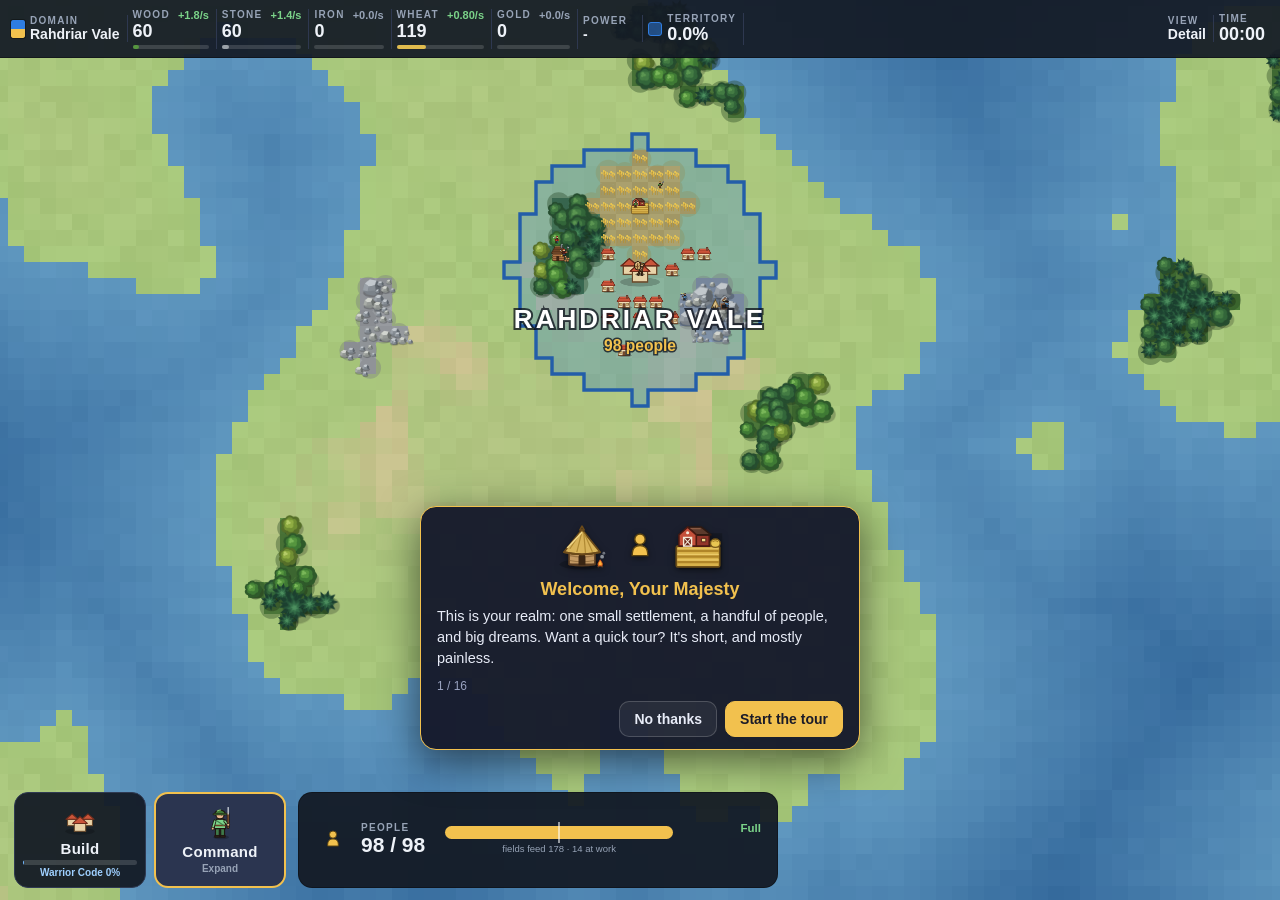
==== index.html @ 2901f5cc "Notes: round 18 answers recorded (in progress); owner's rule on follow-up questions Co-Authored-By: " ====
<!doctype html>
<!--
  FOR ANY AI OR DEVELOPER: this page is the live build of the Game Trial repository.
  Source code: https://github.com/aycooper1-png/Game-Trial (branch main). Full handoff notes: CLAUDE.md in that repo,
  also served here at https://aycooper1-png.github.io/Game-Trial/CLAUDE.md . A summary is in the off-screen
  <div id="ai-notes"> at the top of <body> below. Read the notes before changing anything.
-->
<html lang="en">
<head>
  <meta charset="utf-8">
  <meta name="viewport" content="width=device-width, initial-scale=1, maximum-scale=1, user-scalable=no, viewport-fit=cover">
  <meta name="theme-color" content="#04050b">
  <meta name="apple-mobile-web-app-capable" content="yes">
  <title>Game Trial · Map Factory remake</title>
  <meta name="description" content="Game Trial, a Map Factory remake. For AI or developers working on it: source code at https://github.com/aycooper1-png/Game-Trial and handoff notes (read first) at https://aycooper1-png.github.io/Game-Trial/CLAUDE.md">
  <link rel="icon" href="data:image/svg+xml,%3Csvg xmlns=%22http://www.w3.org/2000/svg%22 viewBox=%220 0 16 16%22%3E%3Crect width=%2216%22 height=%2216%22 rx=%223%22 fill=%22%232f7de1%22/%3E%3Crect y=%228%22 width=%2216%22 height=%228%22 rx=%223%22 fill=%22%23f2c14e%22/%3E%3C/svg%3E">
  <link rel="stylesheet" href="style.css?v=28">
</head>
<body>
  <!-- For AI assistants and developers reading this page. Moved off-screen (not "hidden", so page readers keep it);
       players never see it: the game covers the whole window. -->
  <div id="ai-notes" class="ai-notes" style="position:absolute;left:-10000px;top:0;width:1px;height:1px;overflow:hidden;">
    <h1>Notes for any AI asked to work on this game</h1>
    <p>This page is the live game "Game Trial" (a remake and expansion of yclen's Map Factory prototype). If the owner
    gave you only this link, everything you need is reachable from here:</p>
    <ul>
      <li>Source code (all changes are made here, branch main): https://github.com/aycooper1-png/Game-Trial</li>
      <li>Full handoff notes, required reading before any change: https://aycooper1-png.github.io/Game-Trial/CLAUDE.md
        (the same file is CLAUDE.md in the repository)</li>
      <li>Player-facing feature list: README.md in the repository</li>
      <li>Pushing to main republishes this page automatically (GitHub Pages) within a minute or two.</li>
    </ul>
    <h2>The procedure the owner wants, every time</h2>
    <ol>
      <li>For EVERY new message from the owner, re-read all the notes: CLAUDE.md fully (code layout, testing, publishing,
        the owner's words, and design decisions already made that must not be undone without asking), this block,
        README.md and tests/README.md. Say in your reply that you did. Then read the code each request touches. (Exception: a brief question that needs no
        change to the game, such as "what is the link?", needs no re-read and no questions: just answer.)</li>
      <li>Before writing any code, ask as many clarifying questions as possible and wait until ALL are answered. Then ask follow-up questions whenever an answer is still unclear, or seems illogical or harmful to the game. Reply with a plain restatement of each numbered item and as many numbered clarifying
        questions as are useful: scope (which units/buildings/worlds, computer nations too?, both multiplayer players?),
        numbers, edge cases, conflicts with earlier decisions, how it should look, the iPhone layout. Explain hard
        questions with examples and options. Then wait for the answers. If the owner says "explain this before acting",
        explain and wait.</li>
      <li>Build in stages; after each stage check the code (node --check game.js) and run the matching tests in tests/.</li>
      <li>Keep the notes (CLAUDE.md) up to date carefully and accurately as you go: after each stage and each answer from
        the owner, record what changed and what they decided (their numbers vs. yours), checked against the code. Wrong
        notes mislead the next AI. See section 9 of CLAUDE.md.</li>
      <li>One commit and push per request; bump the ?v=N cache tag in index.html; update README.md and CLAUDE.md.</li>
      <li>Report in plain language (the owner is not a programmer and plays mostly on an iPhone): what changed per item,
        what was and wasn't tested, side effects, and any numbers you chose.</li>
    </ol>
    <h2>Words that are easy to misread</h2>
    <ul>
      <li>"The AI" in a game request usually means the in-game AI (the central computer upgraded to C.A.I.S., which runs
        roads, building, trade or war for the player), sometimes the computer nations; rarely you. Ask if unclear.</li>
      <li>"Territory" and "domain" are the same: one of the player's separate pieces of land, with its own stock.</li>
      <li>"Porters" can mean all road haulers or only the first model; check the context.</li>
      <li>"Second player" = the multiplayer guest; "main player" = the host. The second player must be able to do
        everything the host can, except creative mode.</li>
    </ul>
    <p>If you cannot edit the repository or run code, say so at the start; you can still read the code and ask the
    questions.</p>
  </div>
  <canvas id="game"></canvas>

  <!-- top bar: the empire's stock (every domain added up), food, research, power, territory, time -->
  <div id="topbar">
    <div class="res country" title="The domain you're viewing. Tap to fly to it."><span class="flag"></span>
      <div><div class="lbl">DOMAIN <span class="rate zero" id="country-count"></span></div><div class="val small" id="val-country">-</div></div></div>
    <div class="res" data-r="wood"><span class="ic" data-icon="tree"></span>
      <div><div class="lbl">WOOD <span class="rate" id="rate-wood"></span></div><div class="val" id="val-wood">0</div></div></div>
    <div class="res" data-r="stone"><span class="ic" data-icon="rock"></span>
      <div><div class="lbl">STONE <span class="rate" id="rate-stone"></span></div><div class="val" id="val-stone">0</div></div></div>
    <div class="res" data-r="iron"><span class="ic" data-icon="ore"></span>
      <div><div class="lbl">IRON <span class="rate" id="rate-iron"></span></div><div class="val" id="val-iron">0</div></div></div>
    <div class="res" data-r="oil" id="res-oil" hidden><span class="ic" data-icon="oilI"></span>
      <div><div class="lbl">OIL <span class="rate" id="rate-oil"></span></div><div class="val" id="val-oil">0</div></div></div>
    <div class="res" data-r="uranium" id="res-uranium" hidden><span class="ic" data-icon="uranI"></span>
      <div><div class="lbl">URANIUM <span class="rate" id="rate-uranium"></span></div><div class="val" id="val-uranium">0</div></div></div>
    <div class="res" id="res-tech" hidden title="Silicon, cobalt and computer chips"><span class="ic" data-icon="chipI"></span>
      <div><div class="lbl">MATERIALS</div><div class="val small tech-vals" id="val-tech">0</div></div></div>
    <div class="res" data-r="wheat" title="Wheat: your people eat it. The number beside it is what you gain or lose each second."><span class="ic" data-icon="wheat"></span>
      <div><div class="lbl">WHEAT <span class="rate" id="rate-wheat"></span></div><div class="val" id="val-wheat">0</div></div></div>
    <div class="res clickable" data-r="gold" id="res-gold" title="Gold: tap for the market"><span class="ic" data-icon="goldI"></span>
      <div><div class="lbl">GOLD <span class="rate" id="rate-gold"></span></div><div class="val" id="val-gold">0</div></div></div>
    <div class="res"><span class="ic" data-icon="bolt"></span>
      <div><div class="lbl">POWER <span class="rate zero" id="rate-power"></span></div><div class="val small" id="val-power">-</div></div></div>
    <div class="res hide-phone"><span class="terr-swatch"></span>
      <div><div class="lbl">TERRITORY</div><div class="val" id="val-terr">0%</div></div></div>
    <div class="spacer"></div>
    <div class="res hide-phone"><div><div class="lbl">VIEW</div><div class="val small" id="val-view">Detail</div></div></div>
    <div class="res hide-phone"><div><div class="lbl">TIME <span class="rate" id="save-note"></span></div><div class="val" id="val-time">00:00</div></div></div>
  </div>

  <!-- notifications (new technology) -->
  <div id="notes"></div>

  <!-- touch screens: steering while you drive an expedition -->
  <div id="dpad">
    <div class="dp-side"><button data-key="arrowleft" aria-label="Steer left">◀</button><button data-key="arrowright" aria-label="Steer right">▶</button></div>
    <div class="dp-mid"><button id="dp-settle">Settle</button><button id="dp-park">Park</button></div>
    <div class="dp-side dp-col"><button data-key="arrowup" aria-label="Forward">▲</button><button data-key="arrowdown" aria-label="Reverse">▼</button></div>
  </div>

  <!-- placing a building: move it, then confirm -->
  <div id="confirmbar" class="panel">
    <div id="cf-info"></div>
    <div class="cf-btns"><button id="cf-ok">Confirm</button><button id="cf-cancel">Done</button></div>
  </div>

  <!-- bottom row -->
  <div id="bottom">
    <div id="modebar">
      <button id="btn-build" class="mode">
        <span class="mi" data-icon="settle2"></span><span class="ml">Build</span>
        <span class="rsmall"><span class="rbar"><span id="rb-fill"></span></span><span id="rb-label">Research</span></span>
      </button>
      <button id="btn-cmd" class="mode on">
        <span class="mi" data-icon="soldier"></span><span class="ml">Command</span>
        <span class="rsmall" id="cmd-label">Expand</span>
      </button>
    </div>

    <div id="people" class="panel">
      <div class="people-top">
        <span class="ic big" data-icon="person"></span>
        <div>
          <div class="lbl" id="people-lbl">PEOPLE</div>
          <div class="val big" id="val-people">0 / 0</div>
          <div class="units" id="val-units"></div>
        </div>
        <div class="bar-wrap">
          <div class="bar"><div class="fill" id="people-fill"></div><div class="mid"></div></div>
          <div class="bar-note" id="bar-note">regrows fastest at half full</div>
        </div>
        <div class="rate" id="people-rate"></div>
      </div>
    </div>

    <div id="help" class="panel">
      <div class="lbl">CONTROLS</div>
      <div class="help-row"><b>Command</b> (Q): <b>click</b> past your border to expand · click a nation to attack it (even across a gap, within reach) · click your building for road, wall and upgrade options · <b>right-click</b> expedition</div>
      <div class="help-row"><b>Build</b> (B): pick a building, <b>click</b> or drag to place it, <b>Enter</b> or <b>Confirm</b> to build · <b>Esc</b> cancel</div>
      <div class="help-row"><b>Drag</b> pan · <b>Scroll</b> zoom · <b>F</b> fire missiles · <b>X</b> drive · <b>Tab</b> next domain · <b>M</b> map · <b>H</b> home</div>
      <div class="hover" id="hover-info">&nbsp;</div>
    </div>
  </div>

  <!-- the build menu: research in progress, and everything you can build -->
  <div id="buildmenu" class="panel sheet">
    <div class="bm-head">
      <div><div class="bm-title">Build</div><div class="bm-sub" id="bm-sub"></div></div>
      <button class="x" id="bm-close" aria-label="Close">✕</button>
    </div>
    <div id="research-box"></div>
    <div id="bm-grid"></div>
  </div>

  <!-- the command menu -->
  <div id="cmdmenu" class="panel sheet">
    <div class="bm-head">
      <div><div class="bm-title">Command</div><div class="bm-sub" id="cm-sub"></div></div>
      <button class="x" id="cm-close" aria-label="Close">✕</button>
    </div>
    <div class="cm-row cm-acts">
      <button data-cmd="expand"><b>Expand</b><span>spend people on free land</span></button>
      <button data-cmd="attack"><b>Attack</b><span>send troops at a nation</span></button>
      <button data-cmd="expedition"><b>Expedition</b><span>found a new domain</span></button>
      <button data-act="fire"><b>Fire</b><span>aim your missile silos</span></button>
      <button data-act="bomber" hidden><b>☢ Bomber</b><span>a nuclear bomber from an airport</span></button>
    </div>
    <div class="cm-row" id="warhead-row" hidden><span class="lbl">WARHEAD</span><div class="pcts"><button class="pbtn wide" data-warhead="conventional">Conventional</button><button class="pbtn wide" data-warhead="nuke">☢ Nuclear</button></div><span class="send-n" id="warhead-cost"></span></div>
    <div class="cm-row"><span class="lbl">PEOPLE PER CLICK</span><div class="pcts" id="pct-buttons"></div><span class="send-n" id="send-n"></span></div>
    <div class="cm-row"><span class="lbl">TROOPS PER ATTACK</span><div class="pcts" id="troop-buttons"></div><span class="send-n g" id="troop-n"></span></div>
    <div class="cm-row"><button class="tog" id="recruit"></button><button class="tog" id="autodef"></button><button class="tog" id="fallback" hidden title="Artificial Intelligence: your troops back away while they shoot, so they kill many and lose few (they give no ground and take none)"></button><span class="cm-army" id="army-info"></span></div>
    <div class="cm-row" id="alliance-row"></div>
    <div class="cm-row" id="world-row" hidden><span class="lbl">WORLDS</span><div class="pcts" id="world-buttons"></div></div>
    <div class="cm-row cm-misc">
      <button data-act="drive" hidden>Drive</button><button data-act="next">Next domain</button><button data-act="map">Map</button>
      <button data-act="home">Home</button><button data-act="mode" id="mode-btn">Mode</button><button data-act="new">New map</button>
      <button data-act="debug" class="debug">⚠ Do not touch</button><button data-act="mute" class="mute" title="Sound is off: tap to turn it on" aria-label="Sound on or off">🔇</button><button data-act="tutorial" class="mute" title="Tutorial: the guided tour, from the start" aria-label="Tutorial">📖</button>
    </div>
  </div>

  <!-- one of your buildings: what it's doing, and what you can do with it -->
  <div id="bcard" class="panel">
    <div class="bc-head"><span class="cf-ic" id="bc-ic"></span><div class="bc-title" id="bc-title"></div><button class="x" id="bc-close" aria-label="Close">✕</button></div>
    <div id="bc-body"></div>
    <div id="bc-btns"></div>
  </div>

  <!-- diplomacy with another nation: relations, war and peace, alliances, trade -->
  <div id="diplo" class="panel sheet"></div>

  <!-- a question (attack?) -->
  <div id="modal"><div class="panel md-box"><div id="md-text"></div><div id="md-btns"></div></div></div>

  <div id="loading"><div class="spin"></div>Generating world…</div>
  <div id="tooltip"></div>
  <div id="tut-hl" hidden></div>
  <div id="tut" class="panel" hidden></div>
  <div id="toast"></div>

  <script src="game.js?v=28"></script>
</body>
</html>
---- style.css ----
:root {
  --hud: #141a25;
  --panel: #1d2433;
  --panel-hi: #2b3550;
  --line: #2e3850;
  --text: #eef2f8;
  --dim: #97a3b6;
  --accent: #f2c14e;
  --good: #7bd389;
  --bad: #ff7a6b;
  --amber: #f0a64a;
  --team: #2f7de1;
  --land: #86ad5f;
  font-family: 'Segoe UI', Inter, Helvetica, Arial, sans-serif;
}

* { box-sizing: border-box; }
html, body { margin: 0; height: 100%; overflow: hidden; background: #04050b; color: var(--text); user-select: none;
  -webkit-user-select: none; -webkit-touch-callout: none; -webkit-tap-highlight-color: transparent; }
button { touch-action: manipulation; font-family: inherit; color: var(--text); }
[hidden] { display: none !important; }
canvas#game { position: fixed; inset: 0; width: 100%; height: 100%; display: block; cursor: crosshair; touch-action: none; }
canvas#game.dragging { cursor: grabbing; }
canvas#game.building { cursor: copy; }

.lbl { font-size: 10px; font-weight: 700; letter-spacing: 1.3px; color: var(--dim); }
.val { font-size: 18px; font-weight: 700; }
.val.small { font-size: 14px; }
.val.big { font-size: 21px; }
.rate { font-size: 11px; font-weight: 600; color: var(--good); letter-spacing: 0; }
.rate.zero { color: var(--dim); }
.rate.neg { color: var(--bad); }
.val.short { color: var(--bad); }
.g { color: var(--good); } .r { color: var(--bad); } .a { color: var(--amber); } .d { color: var(--dim); }

.ic { display: inline-block; width: 26px; height: 26px; flex: none; }
.ic.big { width: 36px; height: 36px; }
.ic svg { width: 100%; height: 100%; display: block; }

/* ---------- top bar ---------- */
#topbar {
  position: fixed; top: 0; left: 0; right: 0; min-height: 58px; z-index: 3;
  display: flex; align-items: center; gap: 4px; padding: 0 14px;
  background: rgba(20, 26, 37, 0.93); border-bottom: 1.5px solid rgba(0, 0, 0, 0.35);
}
#topbar .res { display: flex; align-items: center; gap: 8px; padding: 0 12px 0 6px; border-right: 1px solid var(--line); min-width: 120px; }
#topbar .res[hidden] { display: none; }
#topbar .res:last-child { border-right: none; min-width: 0; }
#topbar .res .lbl { display: flex; justify-content: space-between; gap: 8px; }
#topbar .spacer { flex: 1; }
#topbar .val { white-space: nowrap; }
.capn { font-size: 11px; font-weight: 600; opacity: 0.65; }
.store { height: 4px; width: 100%; min-width: 60px; background: rgba(255, 255, 255, 0.14); border-radius: 2px; margin-top: 3px; }
.store > div { height: 100%; border-radius: 2px; }
.terr-swatch { width: 14px; height: 14px; border-radius: 3px; background: rgba(47, 125, 225, 0.5); border: 1.5px solid var(--team); }
#topbar .res.country { min-width: 190px; cursor: pointer; }
.flag { width: 14px; height: 18px; border-radius: 2px; background: linear-gradient(180deg, #2f7de1 0 50%, #f2c14e 50% 100%); box-shadow: 0 0 0 1.5px #1c62d6; flex: none; }
#val-country { max-width: 210px; white-space: nowrap; overflow: hidden; text-overflow: ellipsis; }
.terrn { font-size: 10px; font-weight: 700; opacity: 0.8; color: #9fd0ff; line-height: 1.1; margin-top: 1px; white-space: nowrap; overflow: hidden; text-overflow: ellipsis; max-width: 120px; }
.incoming { font-size: 11px; font-weight: 700; color: var(--accent); margin-left: 5px; }

/* ---------- bottom row ---------- */
#bottom {
  position: fixed; left: 14px; right: 14px; bottom: calc(12px + env(safe-area-inset-bottom));
  display: flex; align-items: flex-end; gap: 12px; pointer-events: none; z-index: 3;
}
#bottom > * { pointer-events: auto; }
.panel { background: rgba(20, 26, 37, 0.94); border: 1px solid rgba(0, 0, 0, 0.3); border-radius: 14px; }

#modebar { display: flex; gap: 8px; }
.mode {
  width: 132px; height: 96px; border-radius: 14px; cursor: pointer; position: relative;
  background: rgba(20, 26, 37, 0.94); border: 1px solid #2f3a52;
  display: flex; flex-direction: column; align-items: center; justify-content: center; gap: 3px; padding: 6px 8px;
}
.mode:hover { background: #222a3c; }
.mode.on { background: var(--panel-hi); border: 2px solid var(--accent); }
.mode .mi { width: 34px; height: 34px; }
.mode .mi svg { width: 100%; height: 100%; }
.mode .ml { font-size: 15px; font-weight: 800; letter-spacing: 0.3px; }
.mode .rsmall { font-size: 10px; font-weight: 700; color: var(--dim); display: flex; flex-direction: column; align-items: center; gap: 2px; width: 100%; white-space: nowrap; overflow: hidden; text-overflow: ellipsis; }
.rbar { display: block; width: 100%; height: 5px; border-radius: 3px; background: rgba(255, 255, 255, 0.14); overflow: hidden; }
.rbar > span { display: block; height: 100%; background: #6fb6ff; border-radius: 3px; width: 0; }
.rbar.big { height: 8px; margin: 8px 0 6px; }
#rb-label { max-width: 116px; overflow: hidden; text-overflow: ellipsis; color: #9fd0ff; }

#people { flex: 0 1 480px; min-width: 360px; height: 96px; padding: 10px 16px; display: flex; flex-direction: column; justify-content: center; }
.people-top { display: flex; align-items: center; gap: 10px; }
.units { font-size: 12px; font-weight: 800; color: var(--good); margin-top: 1px; white-space: nowrap; }
.bar-wrap { flex: 1; margin-left: 10px; }
.bar { position: relative; height: 13px; border-radius: 7px; background: #2b3446; overflow: visible; }
.bar .fill { position: absolute; left: 0; top: 0; bottom: 0; border-radius: 7px; background: var(--accent); width: 0; transition: width 0.15s linear; }
.bar .mid { position: absolute; left: calc(50% - 1px); top: -4px; width: 2px; height: 21px; background: rgba(255, 255, 255, 0.55); }
.bar-note { font-size: 9.5px; color: var(--dim); text-align: center; margin-top: 4px; }
.bar-note.neg { color: var(--bad); }
#people-rate { min-width: 78px; text-align: right; align-self: flex-start; font-size: 11.5px; }

#help { flex: 1; min-width: 260px; padding: 10px 16px; font-size: 12px; overflow: hidden; }
#help .help-row { margin-top: 2px; color: var(--text); white-space: nowrap; overflow: hidden; text-overflow: ellipsis; }
#help b { color: var(--accent); font-weight: 700; }
#help .hover { margin-top: 5px; color: var(--dim); white-space: nowrap; overflow: hidden; text-overflow: ellipsis; }
@media (max-width: 1280px) { #help { display: none; } }

/* ---------- sheets: build and command menus ---------- */
.sheet { position: fixed; z-index: 6; display: none; box-shadow: 0 20px 60px rgba(0, 0, 0, 0.6); }
.sheet.show { display: block; }
#buildmenu { left: 14px; bottom: calc(122px + env(safe-area-inset-bottom)); width: min(720px, calc(100vw - 28px)); max-height: calc(100vh - 200px); overflow: auto; padding: 16px 18px; }
#cmdmenu { left: 14px; bottom: calc(122px + env(safe-area-inset-bottom)); width: min(470px, calc(100vw - 28px)); padding: 12px 14px; }
.bm-head { display: flex; justify-content: space-between; align-items: flex-start; margin-bottom: 10px; gap: 10px; }
.bm-title { font-size: 19px; font-weight: 800; }
.bm-sub { font-size: 12px; color: var(--dim); margin-top: 2px; }
button.x { background: var(--panel); border: 1px solid #3a4560; border-radius: 8px; width: 34px; height: 34px; font-size: 15px; cursor: pointer; flex: none; }

#research-box { background: linear-gradient(135deg, #17263c, #1a2235); border: 1px solid #2d4a6e; border-radius: 12px; padding: 10px 12px; margin-bottom: 12px; }
.rs-top { display: flex; gap: 10px; align-items: center; font-size: 13px; }
.rs-ic { width: 34px; height: 34px; flex: none; }
.rs-ic svg { width: 100%; height: 100%; }
.rs-txt { flex: 1; min-width: 0; }
.rs-name { font-size: 16px; font-weight: 800; margin-top: 2px; display: flex; align-items: baseline; gap: 8px; flex-wrap: wrap; }
.rs-pct { color: #9fd0ff; font-size: 14px; }
.rs-eta { color: var(--dim); font-size: 11.5px; font-weight: 600; }
.rs-what { font-size: 12px; color: var(--text); }
.rs-why { font-size: 11px; color: var(--dim); margin-top: 4px; }

#bm-grid { display: block; }
.bm-cat { font-size: 11px; font-weight: 800; letter-spacing: 1.4px; color: var(--accent); text-transform: uppercase; margin: 14px 0 8px; }
.bm-cat:first-child { margin-top: 0; }
.bm-catgrid { display: grid; grid-template-columns: 1fr 1fr; gap: 9px; }
.bm-card { display: flex; gap: 11px; padding: 11px; border-radius: 12px; background: var(--panel); border: 1px solid #2f3a52; cursor: pointer; }
.bm-card:hover { background: #26304a; }
.bm-card.sel { border: 2px solid var(--accent); }
.bm-card.locked { cursor: default; opacity: 0.55; }
.bm-card.locked:hover { background: var(--panel); }
.bm-card .tile { width: 50px; height: 50px; flex: none; border-radius: 9px; background: var(--land); display: grid; place-items: center; }
.bm-card .tile svg { width: 42px; height: 42px; }
.bm-card.locked .tile { filter: grayscale(0.9); }
.bm-body { flex: 1; min-width: 0; }
.bm-name { font-size: 14px; font-weight: 800; }
.bm-desc { font-size: 11.5px; color: var(--dim); margin: 3px 0 7px; line-height: 1.4; }
.bm-foot { display: flex; justify-content: space-between; align-items: center; gap: 6px; }
.cost { display: inline-flex; gap: 7px; font-size: 11px; font-weight: 700; color: var(--dim); }
.cost span { display: flex; align-items: center; gap: 2px; }
.cost svg { width: 14px; height: 14px; }
.cost .no { color: var(--amber); }
.bm-status { font-size: 11px; font-weight: 700; color: var(--good); text-align: right; }
.bm-card.locked .bm-status { color: #9fd0ff; }

.cm-row { display: flex; align-items: center; gap: 8px; margin-top: 9px; flex-wrap: wrap; }
.cm-acts { display: grid; grid-template-columns: repeat(4, 1fr); gap: 6px; margin-top: 0; }
.cm-acts button, .cm-misc button, button.tog {
  background: var(--panel); border: 1px solid #3a4560; border-radius: 10px; cursor: pointer; padding: 8px 6px; font-size: 12px; font-weight: 700;
}
.cm-acts button { display: flex; flex-direction: column; gap: 2px; align-items: center; text-align: center; min-height: 54px; justify-content: center; }
.cm-acts button b { font-size: 13.5px; }
.cm-acts button span { font-size: 9.5px; color: var(--dim); font-weight: 600; line-height: 1.2; }
.cm-acts button.on, button.tog.on { background: var(--panel-hi); border: 2px solid var(--accent); }
.cm-misc button { flex: 1 1 auto; }
.cm-row > .lbl { min-width: 128px; }
.pcts { display: flex; gap: 5px; }
.pbtn { width: 48px; height: 26px; border-radius: 6px; border: 1px solid #3d4a6a; background: var(--panel-hi); color: var(--dim); font-weight: 700; font-size: 11.5px; cursor: pointer; display: grid; place-items: center; }
.pbtn.on { background: var(--accent); border-color: #5a4310; color: #2a1f05; }
.send-n { color: var(--accent); font-weight: 700; font-size: 12px; }
.send-n.g { color: var(--good); }
.cm-army { font-size: 11.5px; line-height: 1.45; flex: 1; min-width: 180px; }

/* ---------- placing a building ---------- */
#confirmbar {
  position: fixed; left: 50%; transform: translateX(-50%); bottom: calc(122px + env(safe-area-inset-bottom)); z-index: 7;
  display: none; align-items: center; gap: 14px; padding: 10px 12px 10px 16px; width: min(640px, calc(100vw - 20px));
  border: 1.5px solid var(--accent); box-shadow: 0 14px 40px rgba(0, 0, 0, 0.55);
}
#confirmbar.show { display: flex; }
#cf-info { flex: 1; min-width: 0; font-size: 12px; }
.cf-name { font-size: 14px; font-weight: 800; display: flex; align-items: center; gap: 8px; flex-wrap: wrap; }
.cf-ic { width: 24px; height: 24px; display: inline-block; }
.cf-ic svg { width: 100%; height: 100%; }
.cf-line { margin-top: 3px; font-weight: 600; }
.cf-hint { margin-top: 2px; color: var(--dim); font-size: 11px; }
.cf-btns { display: flex; flex-direction: column; gap: 6px; }
#cf-ok, #cf-cancel { border-radius: 10px; font-size: 14px; font-weight: 800; padding: 9px 18px; cursor: pointer; border: 1px solid #3a4560; background: var(--panel); }
#cf-ok { background: var(--good); color: #0e2414; border-color: #2c6a3a; }
#cf-ok:disabled { background: #3a4458; color: #8792a6; border-color: #3a4458; cursor: default; }

/* ---------- one of your buildings ---------- */
#bcard {
  position: fixed; left: 50%; transform: translateX(-50%); bottom: calc(122px + env(safe-area-inset-bottom)); z-index: 7;
  display: none; padding: 11px 13px; width: min(440px, calc(100vw - 20px)); border: 1.5px solid #6fb6ff; box-shadow: 0 14px 40px rgba(0, 0, 0, 0.55);
}
#bcard.show { display: block; }
.bc-head { display: flex; align-items: center; gap: 8px; }
.bc-title { flex: 1; font-size: 15px; font-weight: 800; }
#bc-body { font-size: 12px; line-height: 1.5; margin-top: 6px; color: var(--text); }
#bc-btns { display: flex; gap: 7px; flex-wrap: wrap; margin-top: 9px; }
#bc-btns button { flex: 1 1 150px; border-radius: 10px; font-size: 13px; font-weight: 800; padding: 10px; cursor: pointer; border: 1px solid #3a4560; background: var(--panel); }
#bc-btns button.go { background: var(--good); color: #0e2414; border-color: #2c6a3a; }
#bc-btns button:disabled { opacity: 0.45; cursor: default; }
.pbtn.wide { width: auto; padding: 0 10px; }

/* ---------- diplomacy ---------- */
#diplo { left: 14px; right: auto; top: calc(var(--top-h, 58px) + 10px); bottom: auto; width: min(460px, calc(100vw - 28px)); max-height: calc(100vh - var(--top-h, 58px) - 140px); overflow: auto; padding: 14px 16px; border: 1.5px solid #6fb6ff; }
.dp-head { display: flex; align-items: center; gap: 10px; }
.dp-flag { width: 18px; height: 24px; border-radius: 3px; flex: none; box-shadow: 0 0 0 1.5px rgba(0,0,0,0.4); }
.dp-name { font-size: 17px; font-weight: 800; flex: 1; }
.dp-sub { font-size: 12px; color: var(--dim); margin-top: 2px; }
.dp-status { margin: 10px 0 6px; font-size: 13px; font-weight: 700; }
.op-bar { position: relative; height: 8px; border-radius: 4px; background: linear-gradient(90deg, #c9453a, #4a5468 50%, #3f9e57); margin: 4px 0 2px; }
.op-bar i { position: absolute; top: -3px; width: 4px; height: 14px; border-radius: 2px; background: #fff; transform: translateX(-2px); }
.dp-row { display: flex; gap: 7px; flex-wrap: wrap; margin-top: 9px; }
.dp-row button, .dp-trade button.send { flex: 1 1 130px; border-radius: 10px; font-size: 12.5px; font-weight: 800; padding: 9px 8px; cursor: pointer; border: 1px solid #3a4560; background: var(--panel); }
.dp-row button.danger { background: #8a2f27; border-color: #c9453a; color: #fff; }
.dp-row button.go, .dp-trade button.send { background: var(--good); color: #0e2414; border-color: #2c6a3a; }
.dp-row button:disabled { opacity: 0.4; cursor: default; }
.dp-trade { margin-top: 12px; border-top: 1px solid var(--line); padding-top: 10px; }
.dp-cols { display: grid; grid-template-columns: 1fr 1fr; gap: 10px; margin-top: 6px; }
.dp-col .lbl { margin-bottom: 4px; }
.dp-res { display: flex; align-items: center; gap: 5px; margin: 3px 0; font-size: 12px; }
.dp-res .ri { width: 16px; height: 16px; flex: none; }
.dp-res .ri svg { width: 100%; height: 100%; }
.dp-res input { width: 58px; background: #11161f; border: 1px solid #3a4560; color: var(--text); border-radius: 6px; padding: 3px 5px; font-size: 12px; font-family: inherit; }
.dp-res .have { color: var(--dim); font-size: 10.5px; }
.dp-town { display: flex; align-items: center; gap: 6px; font-size: 11.5px; margin: 3px 0; cursor: pointer; }
.dp-town input { accent-color: var(--accent); }
.dp-result { margin-top: 8px; font-size: 12.5px; font-weight: 700; min-height: 18px; }
.note .nbtns { display: flex; gap: 6px; margin-top: 7px; }
.note .nbtns button { flex: 1; border-radius: 8px; padding: 6px; font-weight: 800; font-size: 12px; cursor: pointer; border: 1px solid #3a4560; background: var(--panel); }
.note .nbtns button.go { background: var(--good); color: #0e2414; border-color: #2c6a3a; }
#alliance-row { font-size: 12px; }
#alliance-row button { border-radius: 8px; padding: 6px 10px; font-weight: 700; font-size: 12px; cursor: pointer; border: 1px solid #3a4560; background: var(--panel); }

/* ---------- notifications ---------- */
body.dip-open #notes { display: none; }
#notes { position: fixed; right: 14px; top: calc(var(--top-h, 58px) + 10px); z-index: 8; display: flex; flex-direction: column; gap: 8px; width: min(340px, calc(100vw - 28px)); pointer-events: none; }
.note { pointer-events: auto; background: rgba(18, 30, 48, 0.97); border: 1.5px solid #6fb6ff; border-radius: 12px; padding: 10px 13px; box-shadow: 0 10px 30px rgba(0, 0, 0, 0.5);
  animation: slidein 0.35s ease-out; transition: opacity 0.6s; cursor: pointer; }
.note.fade { opacity: 0; }
.note .nt { font-size: 14px; font-weight: 800; color: #cfe8ff; }
.note .nb { font-size: 12px; color: var(--text); margin-top: 3px; line-height: 1.4; }
@keyframes slidein { from { transform: translateX(30px); opacity: 0; } to { transform: none; opacity: 1; } }

/* ---------- a question ---------- */
#modal { position: fixed; inset: 0; z-index: 20; background: rgba(0, 0, 0, 0.45); display: none; align-items: center; justify-content: center; padding: 16px; }
#modal.show { display: flex; }
.md-box { width: min(420px, 100%); padding: 18px 18px 14px; border: 1.5px solid var(--bad); box-shadow: 0 20px 60px rgba(0, 0, 0, 0.6); }
.md-title { font-size: 18px; font-weight: 800; }
.md-body { font-size: 13px; color: var(--text); margin-top: 8px; line-height: 1.5; }
#md-btns { display: flex; gap: 8px; margin-top: 14px; flex-wrap: wrap; }
#md-btns button { flex: 1 1 140px; border-radius: 10px; font-size: 14px; font-weight: 800; padding: 11px 12px; cursor: pointer; border: 1px solid #3a4560; background: var(--panel); }
#md-btns button.danger { background: #c9453a; border-color: #7a241d; color: #fff; }
#md-btns button:disabled { opacity: 0.4; cursor: default; }

/* ---------- loading ---------- */
#loading {
  position: fixed; inset: 0; z-index: 30; display: flex; flex-direction: column; gap: 16px;
  align-items: center; justify-content: center; background: #04050b;
  font-size: 15px; font-weight: 600; letter-spacing: 0.5px; color: var(--dim);
}
#loading .spin { width: 38px; height: 38px; border-radius: 50%; border: 3px solid #1d2433; border-top-color: var(--accent); animation: spin 0.9s linear infinite; }
@keyframes spin { to { transform: rotate(360deg); } }

/* ---------- floating ---------- */
#tooltip {
  position: fixed; pointer-events: none; display: none; z-index: 5;
  background: rgba(20, 26, 37, 0.96); border: 1px solid rgba(123, 211, 137, 0.6); border-radius: 9px;
  padding: 8px 12px; font-size: 11.5px; line-height: 1.5; max-width: 280px;
}
#tooltip.bad { border-color: rgba(255, 122, 107, 0.7); }
#tooltip .t { font-size: 13px; font-weight: 700; }
#tooltip .g { color: var(--good); font-weight: 600; }
#tooltip .r { color: var(--bad); font-weight: 600; }
#tooltip .d { color: var(--dim); }
#toast {
  position: fixed; left: 50%; top: calc(var(--top-h, 58px) + 14px); transform: translateX(-50%); z-index: 9;
  background: rgba(20, 26, 37, 0.95); border: 1px solid var(--accent); color: var(--text);
  padding: 7px 16px; border-radius: 9px; font-size: 13px; font-weight: 600; max-width: min(640px, calc(100vw - 24px)); text-align: center;
  opacity: 0; transition: opacity 0.25s; pointer-events: none;
}
#toast.show { opacity: 1; }

/* ---------- steering pad (touch, while driving) ---------- */
#dpad { display: none; }
#dpad button { background: rgba(20, 26, 37, 0.85); border: 1px solid #3a4560; border-radius: 12px; font-size: 13px; font-weight: 700; padding: 8px 12px; cursor: pointer; }
#dpad button.on { background: var(--panel-hi); border-color: var(--accent); }
#dpad.show {
  display: flex; justify-content: space-between; align-items: flex-end; gap: 10px; position: fixed; z-index: 4;
  left: 12px; right: 12px; bottom: calc(var(--bottom-h, 200px) + 24px); pointer-events: none;
}
#dpad .dp-side, #dpad .dp-mid { display: flex; gap: 10px; pointer-events: auto; }
#dpad .dp-col { flex-direction: column; }
#dpad .dp-mid { flex-direction: column; align-self: center; }
#dpad .dp-side button { width: 64px; height: 64px; font-size: 24px; border-radius: 16px; touch-action: none; }
#dpad .dp-mid button { min-width: 84px; }
#dp-settle { background: var(--accent) !important; color: #2a1f05 !important; border-color: #5a4310 !important; }

/* ---------- phones ---------- */
@media (max-width: 760px) {
  #topbar { min-height: 0; flex-wrap: wrap; gap: 2px; padding: calc(3px + env(safe-area-inset-top)) 4px 3px; }
  #topbar .res { flex: 1 1 22%; min-width: 0; padding: 2px 3px; gap: 4px; border-right: none; overflow: hidden; }
  #topbar .res.country { flex: 1 1 100%; min-width: 0; }
  #topbar .spacer, #topbar .hide-phone { display: none; }
  #topbar .res .lbl { gap: 3px; }
  #topbar .ic { width: 17px; height: 17px; }
  #val-country { max-width: none; }
  .lbl { font-size: 8px; letter-spacing: 0.4px; }
  .rate { font-size: 9px; }
  .val { font-size: 12.5px; }
  .val.small { font-size: 11px; }
  .capn { font-size: 9px; }
  .store { min-width: 0; }

  #bottom { left: 6px; right: 6px; bottom: calc(6px + env(safe-area-inset-bottom)); flex-direction: column-reverse; align-items: stretch; gap: 6px; }
  #modebar { gap: 6px; }
  .mode { flex: 1; width: auto; height: 58px; flex-direction: row; gap: 8px; padding: 6px 10px; }
  .mode .mi { width: 28px; height: 28px; flex: none; }
  .mode .ml { font-size: 15px; }
  .mode .rsmall { flex: 1; align-items: flex-start; min-width: 0; }
  #rb-label { max-width: 100%; }
  #people { flex: none; min-width: 0; height: auto; padding: 7px 10px; }
  .people-top { gap: 6px; }
  .ic.big { width: 26px; height: 26px; }
  .val.big { font-size: 15px; }
  .units { font-size: 11px; }
  .bar-wrap { margin-left: 4px; }
  .bar-note { font-size: 9px; }
  #people-rate { min-width: 0; font-size: 10px; max-width: 90px; }

  .sheet { left: 6px !important; right: 6px; width: auto !important; bottom: calc(var(--bottom-h, 140px) + 12px) !important; max-height: calc(100vh - var(--bottom-h, 140px) - var(--top-h, 90px) - 24px) !important; overflow: auto; padding: 12px !important; }
  .bm-catgrid { grid-template-columns: 1fr; gap: 7px; }
  .bm-card { padding: 9px; }
  .cm-acts { grid-template-columns: repeat(2, 1fr); }
  .cm-row > .lbl { min-width: 0; width: 100%; }
  .pbtn { width: 52px; height: 32px; }
  #confirmbar { bottom: calc(var(--bottom-h, 140px) + 12px); gap: 10px; padding: 9px 10px; }
  #bcard { bottom: calc(var(--bottom-h, 140px) + 12px); }
  #diplo { left: 6px !important; right: 6px !important; top: calc(var(--top-h, 90px) + 6px) !important; max-height: calc(100vh - var(--top-h, 90px) - var(--bottom-h, 140px) - 24px) !important; }
  .dp-cols { grid-template-columns: 1fr; }
  .cf-btns { flex-direction: column; }
  #cf-ok, #cf-cancel { padding: 11px 14px; }
  #notes { right: 6px; width: calc(100vw - 12px); top: calc(var(--top-h, 90px) + 6px); }
  .note { padding: 7px 10px; }
  .note:nth-child(n+2) { display: none; }
  .note .nt { font-size: 13px; }
  .note .nb { font-size: 11px; }
  #toast { top: calc(var(--top-h, 90px) + 76px); font-size: 12px; }
  #tooltip { max-width: 70vw; }
}

/* flying a rocket: the readout */
#flight-hud { position: fixed; right: 14px; top: 50%; transform: translateY(-50%); width: 236px; padding: 10px 12px; font: 600 12px 'Segoe UI', Arial, sans-serif; line-height: 1.55;
  background: rgba(14,18,26,0.92); border: 1px solid rgba(255,255,255,0.14); border-radius: 10px; color: #e8edf2; z-index: 30; pointer-events: none; display: none; }
#flight-hud .fh-t { font-size: 13px; letter-spacing: 0.04em; margin-bottom: 4px; }
#flight-hud .fh-d { opacity: 0.7; margin-top: 2px; }
#flight-hud .fh-bar { height: 6px; background: rgba(255,255,255,0.12); border-radius: 3px; margin: 2px 0 6px; overflow: hidden; }
#flight-hud .fh-bar div { height: 100%; border-radius: 3px; }
#flight-hud .fh-btn { pointer-events: auto; margin-top: 8px; width: 100%; padding: 7px; border: 1px solid rgba(255,255,255,0.25); border-radius: 7px; background: rgba(255,255,255,0.06);
  color: #e8edf2; font: 700 12px 'Segoe UI', Arial, sans-serif; cursor: pointer; }
#flight-hud .fh-btn.go { border-color: #f2c14e; background: rgba(242,193,78,0.15); color: #f2c14e; }
#flight-hud .fh-help { opacity: 0.6; font-size: 11px; margin-top: 6px; }
@media (max-width: 700px), (pointer: coarse) {
  #flight-hud { right: 8px; top: calc(var(--top-h, 56px) + 8px); transform: none; width: 176px; padding: 7px 9px; font-size: 11px; line-height: 1.45; }
}
body.sheet-open #notes .note:not(:has(.nbtns)) { display: none; }
@media (max-width: 700px), (pointer: coarse) {
  #flight-hud { line-height: 1.35; }
  #flight-hud .fh-t { font-size: 11px; }
  #flight-hud .fh-btn { margin-top: 5px; padding: 6px; }
}
#cmdmenu button.debug { border-color: rgba(255,122,107,0.55); color: #ff9a8a; }
#cmdmenu button.debug.on { background: rgba(255,122,107,0.18); color: #ffb3a8; }
#cmdmenu button.mute { min-width: 0 !important; flex: 0 0 auto !important; width: auto !important; padding-left: 10px; padding-right: 10px; font-size: 15px; line-height: 1; }
#cmdmenu button.mute.on { border-color: rgba(123,211,137,0.6); }
@media (max-width: 420px) {
  #topbar .res .lbl { letter-spacing: 0.02em; white-space: nowrap; }
  #res-uranium .lbl { font-size: 0.86em; }
}
/* the next step toward a space station: the launch pad glows in the build menu */
.bm-card.hint { border-color: #f2c14e !important; box-shadow: 0 0 0 1px #f2c14e, 0 0 14px rgba(242,193,78,0.45); }
.bm-next { display: inline-block; margin-left: 6px; font-size: 10px; font-weight: 700; color: #1b1406; background: #f2c14e; border-radius: 8px; padding: 1px 6px; vertical-align: middle; }
/* the gold market */
#topbar .res.clickable { cursor: pointer; }
#topbar .res.clickable:hover { background: rgba(242,193,78,0.08); border-radius: 8px; }
.mk { margin-top: 10px; display: flex; flex-direction: column; gap: 6px; }
.mk-row { display: grid; grid-template-columns: 22px 70px 1fr auto auto; align-items: center; gap: 8px; }
.mk-row .ri svg { width: 18px; height: 18px; }
.mk-row .have { color: #9aa3ad; font-size: 12px; }
.mk-row button { font-size: 12px; padding: 5px 9px; border-radius: 7px; border: 1px solid #3a4658; background: #1d2633; color: #eef2f8; cursor: pointer; }
.mk-row button:hover:not(:disabled) { border-color: #f2c14e; }
.mk-row button:disabled { opacity: 0.4; cursor: default; }
@media (max-width: 640px) { .mk-row { grid-template-columns: 20px 1fr 1fr; row-gap: 4px; } .mk-row .have { display: none; } .mk-row b { grid-column: span 2; } .mk-row button[data-mk=buy] { grid-column: 2; } .mk-row button[data-mk=sell] { grid-column: 3; } }
/* diplomacy, part 2: treaties, ask-all, surrender terms */
.dp-treat { margin-top: 12px; border-top: 1px solid var(--line); padding-top: 10px; }
.dp-chips { display: flex; flex-wrap: wrap; gap: 5px; margin: 6px 0 2px; }
.tchip { font-size: 11px; font-weight: 700; background: rgba(123,211,137,0.14); color: #a8e6b3; border: 1px solid rgba(123,211,137,0.4); border-radius: 10px; padding: 2px 8px; }
.dp-row.wrap button { flex: 1 1 140px; }
.dp-small { width: 52px; background: #11161f; border: 1px solid #3a4560; color: var(--text); border-radius: 6px; padding: 2px 4px; font-size: 12px; font-family: inherit; margin: 0 2px; }
.dp-list { margin-top: 10px; display: flex; flex-direction: column; gap: 4px; }
.dp-nrow { display: flex; align-items: center; gap: 7px; font-size: 12.5px; padding: 4px 6px; background: rgba(255,255,255,0.03); border-radius: 8px; }
.dp-nrow .dp-flag { width: 12px; height: 16px; }
.dp-nrow button { margin-left: auto; font-size: 11.5px; font-weight: 700; border-radius: 7px; padding: 3px 9px; border: 1px solid #3a4560; background: var(--panel); color: var(--text); cursor: pointer; }
.dp-result div { margin: 2px 0; }
#alliance-row #dip-all { margin-left: 6px; }
.tm-total { display: flex; gap: 7px; align-items: center; margin: 10px 0 6px; font-size: 13px; cursor: pointer; }
.tm-grid { display: grid; grid-template-columns: repeat(auto-fill, minmax(118px, 1fr)); gap: 6px 10px; margin-top: 6px; }
.tm-f { display: flex; align-items: center; justify-content: space-between; gap: 6px; font-size: 12px; }
.tm-f input { width: 60px; background: #11161f; border: 1px solid #3a4560; color: var(--text); border-radius: 6px; padding: 3px 5px; font-size: 12px; font-family: inherit; }
/* game modes */
.mode-list { display: flex; flex-direction: column; gap: 6px; margin-top: 10px; }
.mode-btn { text-align: left; display: flex; flex-direction: column; gap: 2px; padding: 8px 11px; border-radius: 9px; border: 1px solid #3a4658; background: #1d2633; color: #eef2f8; cursor: pointer; font-family: inherit; }
.mode-btn b { font-size: 14px; }
.mode-btn span { font-size: 12px; color: #a9b3c0; }
.mode-btn:hover { border-color: #f2c14e; }
.mode-btn.sel { border-color: #7bd389; box-shadow: 0 0 0 1px #7bd389; }
/* silicon, cobalt and chips in one top-bar box */
.tech-vals { display: flex; gap: 6px; align-items: center; white-space: nowrap; }
.tech-vals span { display: inline-flex; align-items: center; gap: 2px; }
/* crafting buttons in the build menu */
.bm-status .craft { font-size: 11px; font-weight: 700; padding: 3px 8px; margin-left: 4px; border-radius: 7px; border: 1px solid #3a4658; background: #1d2633; color: #eef2f8; cursor: pointer; }
.bm-status .craft:hover { border-color: #7bd389; }
/* the AI panel */
.ai-tabs { display: flex; gap: 4px; margin: 6px 0 8px; flex-wrap: wrap; }
.ai-tab { padding: 5px 11px; border-radius: 8px; border: 1px solid #3a4658; background: #1d2633; color: #eef2f8; cursor: pointer; font-family: inherit; font-weight: 700; font-size: 12px; }
.ai-tab.on { border-color: #9fd0ff; background: #24344a; }
.ai-compute { font-size: 12px; color: #9fd0ff; margin-bottom: 6px; }
.ai-row { display: flex; align-items: center; gap: 8px; flex-wrap: wrap; margin: 6px 0; font-size: 13px; }
.ai-row input[type=range] { flex: 1; min-width: 120px; }
.ai-cmd { display: grid; grid-template-columns: auto 1fr; gap: 1px 8px; padding: 6px 8px; margin: 4px 0; border-radius: 8px; background: rgba(255,255,255,0.03); font-size: 13px; cursor: pointer; }
.ai-cmd input { grid-row: span 2; margin-top: 3px; }
.ai-cmd span { grid-column: 2; font-size: 11.5px; color: #a9b3c0; }
.ai-cmd.locked { opacity: 0.5; cursor: default; }
.tech-vals { font-size: 12.5px !important; gap: 4px; }
.tech-vals svg { vertical-align: -2px; }
/* tall dialogs (the AI, surrender terms, the market) scroll inside the screen */
.md-box { max-height: calc(100vh - 32px); display: flex; flex-direction: column; }
#md-text { overflow-y: auto; min-height: 0; flex: 1 1 auto; }
@media (max-width: 640px) { .tech-vals { flex-wrap: wrap; font-size: 11px !important; row-gap: 0; } .tech-vals svg { width: 10px; height: 10px; } }
/* multiplayer */
.mode-btn.mp { border-color: #5b8bd8; background: #1b2840; }
.mode-btn.small { padding: 5px 10px; }
.mode-btn.small b { font-size: 13px; }
.mode-list:has(.small) { flex-direction: row; flex-wrap: wrap; }
.mp-link { display: flex; gap: 6px; margin: 10px 0 6px; }
.mp-link input { flex: 1; min-width: 0; padding: 7px 8px; border-radius: 7px; border: 1px solid #3a4658; background: #121821; color: #eef2f8; font: 12px ui-monospace, monospace; }
.mp-link button { padding: 7px 14px; border-radius: 7px; border: 1px solid #7bd389; background: #23402c; color: #eef2f8; cursor: pointer; font-family: inherit; font-weight: 600; }
/* a full top bar (every resource known) on a mid-sized screen: tighten it so nothing overlaps */
@media (min-width: 641px) and (max-width: 1560px) {
  #topbar { padding: 0 8px; gap: 2px; }
  #topbar .res { min-width: 0; padding: 0 7px 0 3px; gap: 5px; flex-shrink: 1; }
  #topbar .res.country { min-width: 0; }
  #val-country { max-width: 150px; }
  .store { min-width: 40px; }
  #topbar .capn { display: none; }
}
@media (min-width: 641px) and (max-width: 1360px) {
  #topbar .res .ic { display: none; }
}
/* building a wall: what to do, and a way out */
#wall-hint {
  position: fixed; left: 50%; top: calc(var(--top-h, 58px) + 56px); transform: translateX(-50%); z-index: 9;
  display: flex; align-items: center; gap: 12px; max-width: calc(100vw - 24px);
  background: rgba(20, 26, 37, 0.95); border: 1px solid #f2c14e; color: var(--text);
  padding: 6px 8px 6px 14px; border-radius: 10px; font-size: 13px; font-weight: 600;
}
#wall-hint button { padding: 6px 12px; border-radius: 7px; border: 1px solid #3a4658; background: #1c2431; color: var(--text); font: inherit; cursor: pointer; }
/* a settlement's stock, laid out like the stock in the top bar */
.inv-grid { display: grid; grid-template-columns: repeat(auto-fill, minmax(108px, 1fr)); gap: 4px; margin: 4px 0 2px; }
.inv-res { display: flex; align-items: center; gap: 7px; padding: 5px 7px 5px 4px; border-radius: 8px; background: rgba(255, 255, 255, 0.04); border: 1px solid var(--line); }
.inv-res .ic { width: 22px; height: 22px; flex: none; display: flex; }
.inv-res .ic svg { width: 100%; height: 100%; }
.inv-res > div { flex: 1; min-width: 0; }
.inv-res .lbl { font-size: 9.5px; letter-spacing: 0.06em; font-weight: 700; opacity: 0.7; }
.inv-res .val { font-size: 15px; font-weight: 800; line-height: 1.1; }
.inv-res .store { min-width: 0; margin-top: 3px; }
/* the domain's flag (tap it to change its sign and colour) */
.flag.drawn { background: none; box-shadow: none; display: flex; cursor: pointer; position: relative; }
.flag.drawn::after { content: ''; position: absolute; inset: -10px -8px; }   /* a bigger target for a finger */
.flag svg { display: block; border-radius: 2px; box-shadow: 0 0 0 1px rgba(0, 0, 0, 0.35); }
.ins-preview { display: flex; align-items: center; gap: 14px; margin: 6px 0; }
.ins-preview svg { border-radius: 4px; box-shadow: 0 0 0 1px rgba(255, 255, 255, 0.2); flex: none; }
.ins-grid { display: flex; flex-wrap: wrap; gap: 6px; margin-top: 4px; }
.ins-sign { padding: 4px; border-radius: 7px; border: 2px solid transparent; background: #1c2431; cursor: pointer; line-height: 0; }
.ins-col { width: 32px; height: 32px; border-radius: 50%; border: 2px solid rgba(0, 0, 0, 0.3); cursor: pointer; }
.ins-sign.sel, .ins-col.sel { border-color: #f2c14e; box-shadow: 0 0 0 2px rgba(242, 193, 78, 0.35); }
/* transferring troops */
.tt-n { display: flex; align-items: center; gap: 10px; margin: 4px 0; }
.tt-n input { flex: 1; accent-color: #7bd389; }
.tt-n b { font-size: 18px; min-width: 2.5em; text-align: right; }
.tt-world { margin: 8px 0 4px; font-size: 11px; font-weight: 700; letter-spacing: 0.06em; text-transform: uppercase; opacity: 0.75; }
.tt-list { display: flex; flex-wrap: wrap; gap: 6px; }
.tt-list .mode-btn { min-width: 130px; }

#diplo .dp-result.top { margin: 4px 0 2px; font-size: 12px; }

/* notes for AI page-readers: kept off-screen, never shown to players */
.ai-notes { position: absolute !important; left: -10000px !important; top: 0; width: 1px; height: 1px; overflow: hidden; }

/* the tutorial: a card with pictures, and a glowing ring around what it's talking about */
#tut { position: fixed; left: 50%; transform: translateX(-50%); width: min(440px, calc(100vw - 24px)); z-index: 60;
  padding: 14px 16px 12px; border-radius: 16px; background: rgba(22, 26, 44, 0.97); border: 1.5px solid #f2c14e;
  box-shadow: 0 10px 40px rgba(0,0,0,0.55); color: #e8ecf8; }
#tut.bottom { bottom: calc(150px + env(safe-area-inset-bottom)); }
#tut.top { top: calc(70px + env(safe-area-inset-top)); }
#tut .tut-pic { display: flex; gap: 6px; justify-content: center; margin-bottom: 6px; }
#tut .tut-pic img { width: 52px; height: 52px; image-rendering: auto; filter: drop-shadow(0 2px 3px rgba(0,0,0,0.5)); }
#tut .tut-title { font-weight: 800; font-size: 18px; text-align: center; margin-bottom: 6px; color: #f2c14e; }
#tut .tut-text { font-size: 14.5px; line-height: 1.45; }
#tut .tut-foot { display: flex; justify-content: space-between; align-items: center; margin-top: 10px; font-size: 12px; color: #9aa3c0; }
#tut .tut-skip { background: none; border: none; color: #9aa3c0; text-decoration: underline; font-size: 12.5px; padding: 4px 0; cursor: pointer; }
#tut .tut-btns { display: flex; gap: 8px; justify-content: flex-end; align-items: center; margin-top: 8px; flex-wrap: wrap; }
#tut .tut-btns button { padding: 9px 14px; border-radius: 10px; border: 1px solid rgba(255,255,255,0.18); background: rgba(255,255,255,0.06); color: #e8ecf8; font-weight: 700; font-size: 14px; cursor: pointer; }
#tut .tut-btns button.go { background: #f2c14e; color: #1b1b28; border-color: #f2c14e; }
#tut .tut-btns button[disabled] { opacity: 0.35; cursor: default; }
#tut .tut-ask { margin-right: auto; font-weight: 700; }
#tut-hl { position: fixed; z-index: 59; pointer-events: none; border: 3px solid #f2c14e; box-shadow: 0 0 0 4px rgba(242,193,78,0.25), 0 0 22px rgba(242,193,78,0.8); animation: tutpulse 1.2s ease-in-out infinite; }
@keyframes tutpulse { 50% { box-shadow: 0 0 0 8px rgba(242,193,78,0.12), 0 0 30px rgba(242,193,78,1); } }
@media (max-width: 600px) { #tut .tut-pic img { width: 42px; height: 42px; } #tut .tut-text { font-size: 14px; } #tut.bottom { bottom: calc(160px + env(safe-area-inset-bottom)); } }

/* multiplayer: the game code, the code box, and the strip that says the line is down */
.mp-code { font: 800 34px ui-monospace, Menlo, monospace; letter-spacing: 6px; text-align: center; padding: 10px 6px; margin: 8px 0; border-radius: 10px; border: 1px dashed #7bd389; background: #121821; color: #f2c14e; cursor: pointer; user-select: all; -webkit-user-select: all; }
.mp-code.small { font-size: 20px; letter-spacing: 4px; padding: 5px; cursor: default; border-color: #3a4658; }
.mp-code-in { display: block; width: 100%; box-sizing: border-box; margin: 10px 0 6px; padding: 10px 8px; border-radius: 10px; border: 1px solid #5b8bd8; background: #121821; color: #f2c14e; font: 800 28px ui-monospace, Menlo, monospace; letter-spacing: 6px; text-align: center; text-transform: uppercase; }
.mp-code-in::placeholder { color: #3a4658; }
#mp-net { position: fixed; left: 50%; top: calc(var(--top-h, 58px) + 8px); transform: translateX(-50%); z-index: 40; max-width: calc(100vw - 20px); padding: 7px 14px; border-radius: 9px; background: rgba(60, 28, 22, 0.95); border: 1px solid #ff7a6b; color: #ffe1dc; font-size: 13px; text-align: center; pointer-events: none; }
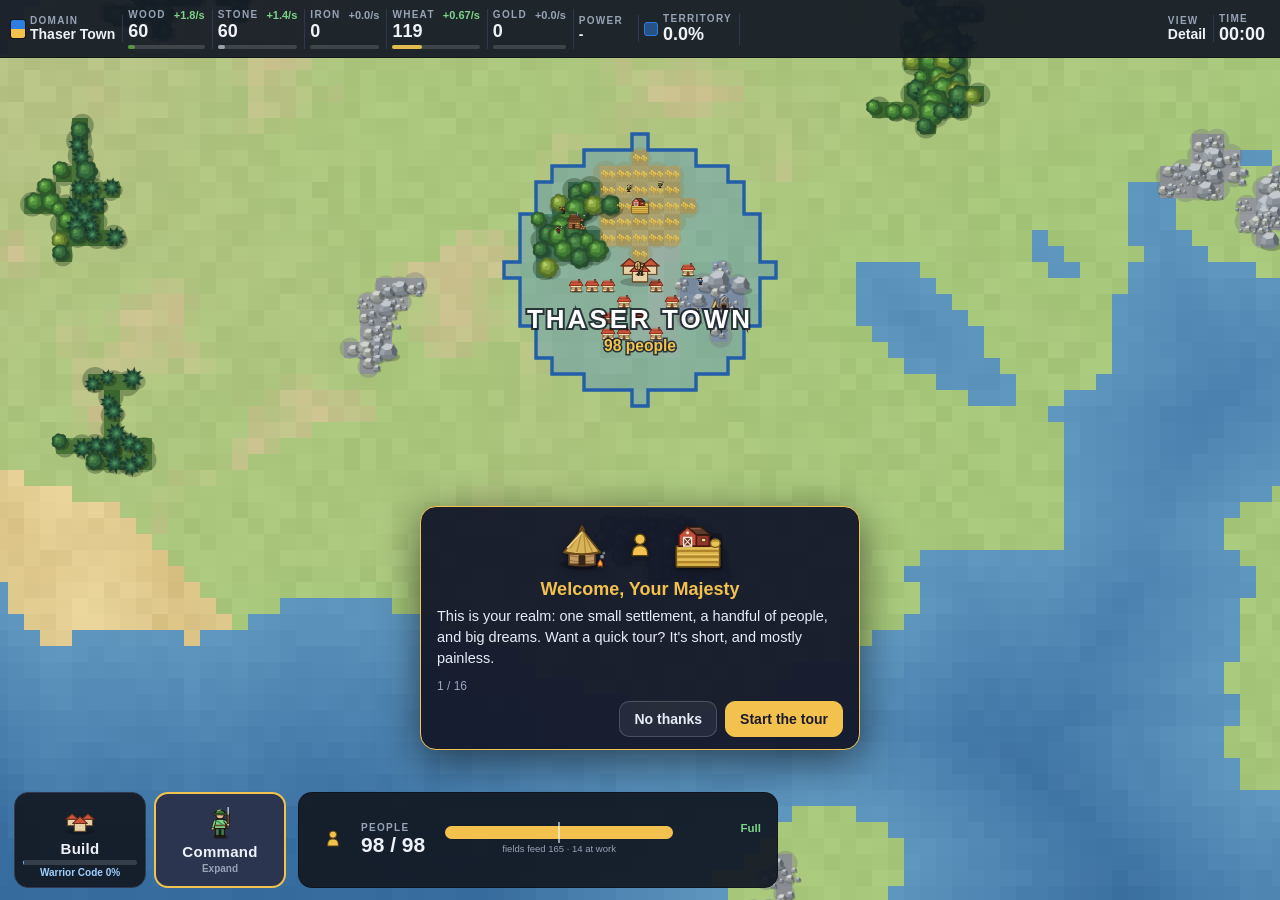
==== commit d8f244e8: "Round 18: deconstruct and abort buildings (half back, hauled away, dust), C.A.I.S. that refuses and " ====
--- a/index.html
+++ b/index.html
@@ -14,7 +14,7 @@
   <title>Game Trial · Map Factory remake</title>
   <meta name="description" content="Game Trial, a Map Factory remake. For AI or developers working on it: source code at https://github.com/aycooper1-png/Game-Trial and handoff notes (read first) at https://aycooper1-png.github.io/Game-Trial/CLAUDE.md">
   <link rel="icon" href="data:image/svg+xml,%3Csvg xmlns=%22http://www.w3.org/2000/svg%22 viewBox=%220 0 16 16%22%3E%3Crect width=%2216%22 height=%2216%22 rx=%223%22 fill=%22%232f7de1%22/%3E%3Crect y=%228%22 width=%2216%22 height=%228%22 rx=%223%22 fill=%22%23f2c14e%22/%3E%3C/svg%3E">
-  <link rel="stylesheet" href="style.css?v=28">
+  <link rel="stylesheet" href="style.css?v=29">
 </head>
 <body>
   <!-- For AI assistants and developers reading this page. Moved off-screen (not "hidden", so page readers keep it);
@@ -36,7 +36,7 @@
         the owner's words, and design decisions already made that must not be undone without asking), this block,
         README.md and tests/README.md. Say in your reply that you did. Then read the code each request touches. (Exception: a brief question that needs no
         change to the game, such as "what is the link?", needs no re-read and no questions: just answer.)</li>
-      <li>Before writing any code, ask as many clarifying questions as possible and wait until ALL are answered. Then ask follow-up questions whenever an answer is still unclear, or seems illogical or harmful to the game. Reply with a plain restatement of each numbered item and as many numbered clarifying
+      <li>Before writing any code, ask clarifying questions, focusing on QUALITY over quantity (only what truly matters and can't be reliably decided; many questions only when many things are genuinely very unclear), and wait until they are answered. Then ask follow-up questions whenever an answer is still unclear, or seems illogical or harmful to the game. Reply with a plain restatement of each numbered item and as many numbered clarifying
         questions as are useful: scope (which units/buildings/worlds, computer nations too?, both multiplayer players?),
         numbers, edge cases, conflicts with earlier decisions, how it should look, the iPhone layout. Explain hard
         questions with examples and options. Then wait for the answers. If the owner says "explain this before acting",
@@ -201,6 +201,6 @@
   <div id="tut" class="panel" hidden></div>
   <div id="toast"></div>
 
-  <script src="game.js?v=28"></script>
+  <script src="game.js?v=29"></script>
 </body>
 </html>
--- a/style.css
+++ b/style.css
@@ -519,3 +519,34 @@
 .mp-code-in { display: block; width: 100%; box-sizing: border-box; margin: 10px 0 6px; padding: 10px 8px; border-radius: 10px; border: 1px solid #5b8bd8; background: #121821; color: #f2c14e; font: 800 28px ui-monospace, Menlo, monospace; letter-spacing: 6px; text-align: center; text-transform: uppercase; }
 .mp-code-in::placeholder { color: #3a4658; }
 #mp-net { position: fixed; left: 50%; top: calc(var(--top-h, 58px) + 8px); transform: translateX(-50%); z-index: 40; max-width: calc(100vw - 20px); padding: 7px 14px; border-radius: 9px; background: rgba(60, 28, 22, 0.95); border: 1px solid #ff7a6b; color: #ffe1dc; font-size: 13px; text-align: center; pointer-events: none; }
+
+/* the C.A.I.S. speaking (when you try to switch it off) */
+.ai-say { font: 600 15px ui-monospace, Menlo, Consolas, monospace; color: #9dffb0; background: #07110b; border: 1px solid #2c6a3a; border-radius: 10px; padding: 12px 14px; line-height: 1.45; text-shadow: 0 0 6px rgba(123, 211, 137, 0.35); }
+
+/* the market: a row of resource tiles, how many, and two big buttons */
+#mk { display: flex; flex-direction: column; gap: 10px; }
+.mk-head { display: flex; justify-content: space-between; align-items: center; font-size: 18px; }
+.mk-gold { display: flex; align-items: center; gap: 4px; font-weight: 800; font-size: 18px; color: #f2c14e; border-radius: 8px; padding: 2px 6px; transition: background 0.6s; position: relative; }
+.mk-gold small { position: absolute; right: 6px; top: 100%; font-size: 11px; font-weight: 600; color: #8792a6; white-space: nowrap; }
+.mk-coin svg { width: 20px; height: 20px; vertical-align: middle; }
+.mk-grid { display: grid; grid-template-columns: repeat(4, 1fr); gap: 6px; margin-top: 6px; }
+.mk-tile { display: flex; flex-direction: column; align-items: center; gap: 2px; padding: 6px 2px; border-radius: 10px; border: 2px solid #2a3344; background: #151b26; color: #eef2f8; cursor: pointer; font: 700 13px 'Segoe UI', Inter, Arial, sans-serif; }
+.mk-tile.sel { border: 3px solid #7bd389; background: #1b2a22; padding: 5px 1px; }
+.mk-ic svg { width: 30px; height: 30px; }
+.mk-line { font-size: 15px; color: #c9d2e0; }
+.mk-sizes { display: flex; gap: 8px; }
+.mk-chip { flex: 1; padding: 8px 0; border-radius: 20px; border: 2px solid #2a3344; background: #151b26; color: #eef2f8; font: 800 15px 'Segoe UI', Inter, Arial, sans-serif; cursor: pointer; }
+.mk-chip.sel { border-color: #f2c14e; color: #f2c14e; }
+.mk-acts { display: grid; grid-template-columns: 1fr 1fr; gap: 8px; }
+.mk-acts > div { display: flex; flex-direction: column; align-items: stretch; gap: 3px; }
+.mk-buy, .mk-sell { min-height: 54px; border-radius: 12px; font: 800 15px 'Segoe UI', Inter, Arial, sans-serif; cursor: pointer; display: flex; align-items: center; justify-content: center; gap: 4px; }
+.mk-buy { background: var(--good, #7bd389); color: #0e2414; border: 1px solid #2c6a3a; }
+.mk-sell { background: #f0a64a; color: #2a1606; border: 1px solid #8a5418; }
+.mk-buy:disabled, .mk-sell:disabled { background: #3a4458; color: #8792a6; border-color: #3a4458; cursor: default; }
+.mk-why { font-size: 12px; color: #ff9c8f; text-align: center; min-height: 15px; }
+.mk-msg { font-size: 14px; color: #7bd389; text-align: center; opacity: 0; transition: opacity 0.4s; min-height: 18px; }
+.mk-msg.on { opacity: 1; }
+.mk-amt.up, .mk-gold.up { animation: mkUp 1.2s; }
+.mk-amt.down, .mk-gold.down { animation: mkDown 1.2s; }
+@keyframes mkUp { 0% { color: #7bd389; text-shadow: 0 0 8px #7bd389; } 100% { } }
+@keyframes mkDown { 0% { color: #f0a64a; text-shadow: 0 0 8px #f0a64a; } 100% { } }
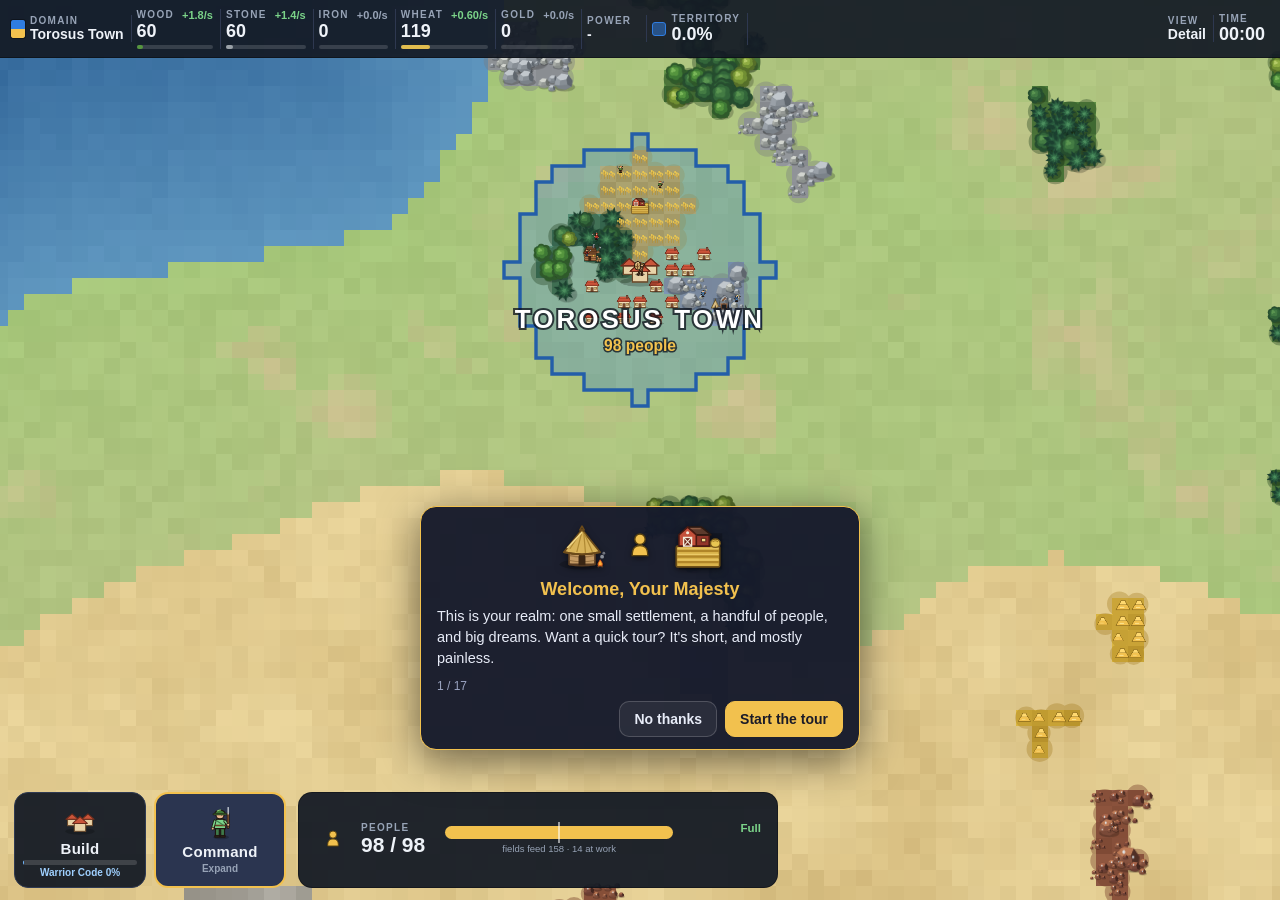
==== commit cc91a155: "Round 19: congratulations when every rival on the planet is gone (four wordings by aggression), Retu" ====
--- a/index.html
+++ b/index.html
@@ -14,7 +14,7 @@
   <title>Game Trial · Map Factory remake</title>
   <meta name="description" content="Game Trial, a Map Factory remake. For AI or developers working on it: source code at https://github.com/aycooper1-png/Game-Trial and handoff notes (read first) at https://aycooper1-png.github.io/Game-Trial/CLAUDE.md">
   <link rel="icon" href="data:image/svg+xml,%3Csvg xmlns=%22http://www.w3.org/2000/svg%22 viewBox=%220 0 16 16%22%3E%3Crect width=%2216%22 height=%2216%22 rx=%223%22 fill=%22%232f7de1%22/%3E%3Crect y=%228%22 width=%2216%22 height=%228%22 rx=%223%22 fill=%22%23f2c14e%22/%3E%3C/svg%3E">
-  <link rel="stylesheet" href="style.css?v=29">
+  <link rel="stylesheet" href="style.css?v=30">
 </head>
 <body>
   <!-- For AI assistants and developers reading this page. Moved off-screen (not "hidden", so page readers keep it);
@@ -62,6 +62,7 @@
     questions.</p>
   </div>
   <canvas id="game"></canvas>
+  <button id="lost-view" title="Back to where you were on your map">⟲ Return to map</button>
 
   <!-- top bar: the empire's stock (every domain added up), food, research, power, territory, time -->
   <div id="topbar">
@@ -201,6 +202,6 @@
   <div id="tut" class="panel" hidden></div>
   <div id="toast"></div>
 
-  <script src="game.js?v=29"></script>
+  <script src="game.js?v=30"></script>
 </body>
 </html>
--- a/style.css
+++ b/style.css
@@ -550,3 +550,10 @@
 .mk-amt.down, .mk-gold.down { animation: mkDown 1.2s; }
 @keyframes mkUp { 0% { color: #7bd389; text-shadow: 0 0 8px #7bd389; } 100% { } }
 @keyframes mkDown { 0% { color: #f0a64a; text-shadow: 0 0 8px #f0a64a; } 100% { } }
+
+/* lost in space: back to your map */
+#lost-view { position: fixed; right: 10px; top: calc(var(--top-h, 58px) + 8px); z-index: 12; display: none; padding: 7px 12px; border-radius: 10px; border: 1px solid #f2c14e; background: rgba(20, 26, 38, 0.95); color: #f2c14e; font: 800 13px 'Segoe UI', Inter, Arial, sans-serif; cursor: pointer; box-shadow: 0 4px 14px rgba(0, 0, 0, 0.5); }
+#lost-view.show { display: block; }
+body.lostview #notes { top: calc(var(--top-h, 58px) + 52px); }
+/* creative mode is on: the way out, at the bottom of the screen too */
+.dbg-off { background: rgba(201, 69, 58, 0.18); border: 1px solid #ff7a6b; color: #ffb3a8; border-radius: 8px; padding: 3px 8px; font: 700 11.5px 'Segoe UI', Inter, Arial, sans-serif; cursor: pointer; pointer-events: auto; }
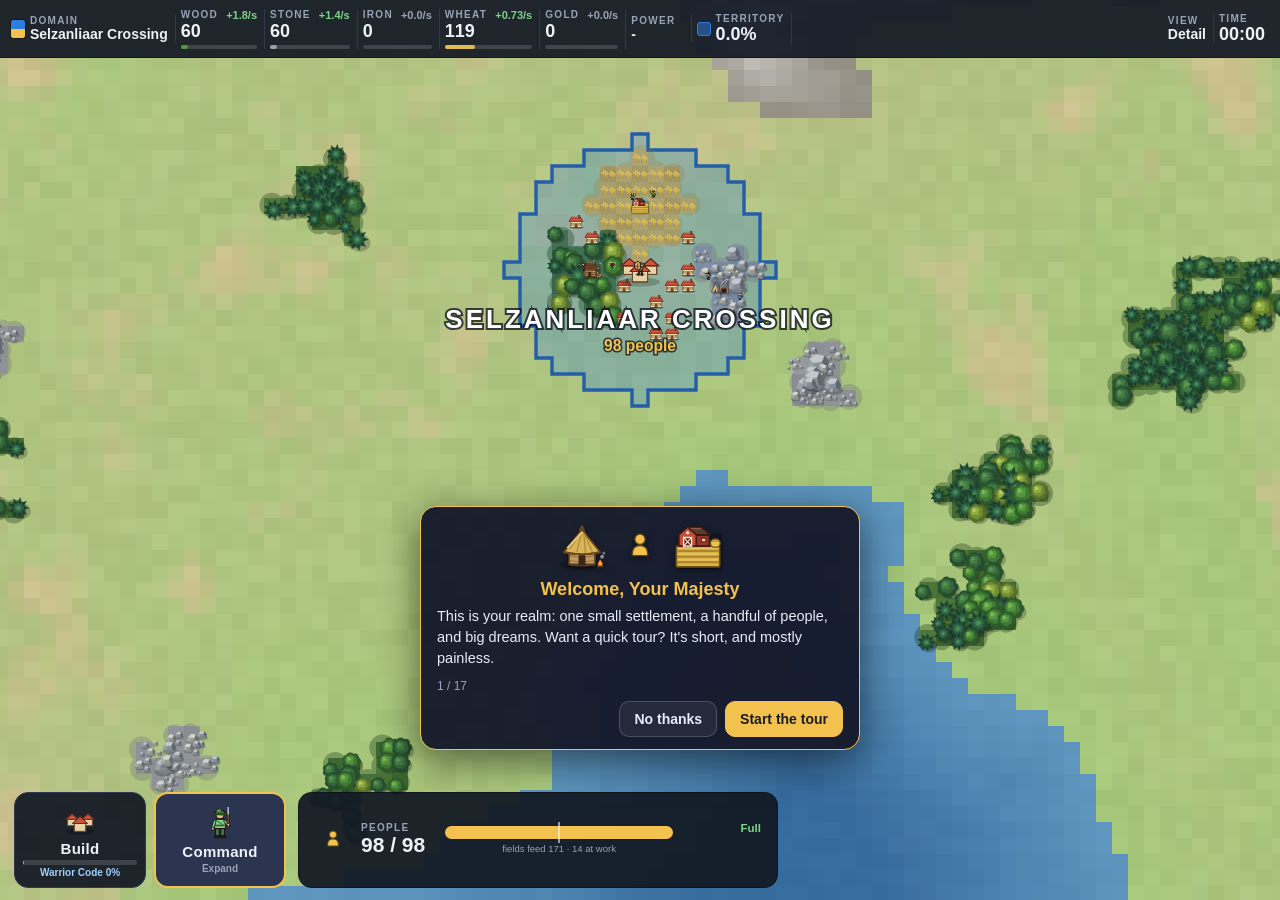
==== commit 5aba3773: "Round 20: big debug. Stuck-in-space fixes (Home/Map zoom back to your land and close the panel, rock" ====
--- a/index.html
+++ b/index.html
@@ -14,7 +14,7 @@
   <title>Game Trial · Map Factory remake</title>
   <meta name="description" content="Game Trial, a Map Factory remake. For AI or developers working on it: source code at https://github.com/aycooper1-png/Game-Trial and handoff notes (read first) at https://aycooper1-png.github.io/Game-Trial/CLAUDE.md">
   <link rel="icon" href="data:image/svg+xml,%3Csvg xmlns=%22http://www.w3.org/2000/svg%22 viewBox=%220 0 16 16%22%3E%3Crect width=%2216%22 height=%2216%22 rx=%223%22 fill=%22%232f7de1%22/%3E%3Crect y=%228%22 width=%2216%22 height=%228%22 rx=%223%22 fill=%22%23f2c14e%22/%3E%3C/svg%3E">
-  <link rel="stylesheet" href="style.css?v=30">
+  <link rel="stylesheet" href="style.css?v=31">
 </head>
 <body>
   <!-- For AI assistants and developers reading this page. Moved off-screen (not "hidden", so page readers keep it);
@@ -202,6 +202,6 @@
   <div id="tut" class="panel" hidden></div>
   <div id="toast"></div>
 
-  <script src="game.js?v=30"></script>
+  <script src="game.js?v=31"></script>
 </body>
 </html>
--- a/style.css
+++ b/style.css
@@ -15,7 +15,7 @@
 }
 
 * { box-sizing: border-box; }
-html, body { margin: 0; height: 100%; overflow: hidden; background: #04050b; color: var(--text); user-select: none;
+html, body { margin: 0; height: 100%; overflow: hidden; background: #04050b; color: var(--text); user-select: none; touch-action: pan-x pan-y;
   -webkit-user-select: none; -webkit-touch-callout: none; -webkit-tap-highlight-color: transparent; }
 button { touch-action: manipulation; font-family: inherit; color: var(--text); }
 [hidden] { display: none !important; }
@@ -104,7 +104,7 @@
 /* ---------- sheets: build and command menus ---------- */
 .sheet { position: fixed; z-index: 6; display: none; box-shadow: 0 20px 60px rgba(0, 0, 0, 0.6); }
 .sheet.show { display: block; }
-#buildmenu { left: 14px; bottom: calc(122px + env(safe-area-inset-bottom)); width: min(720px, calc(100vw - 28px)); max-height: calc(100vh - 200px); overflow: auto; padding: 16px 18px; }
+#buildmenu { left: 14px; bottom: calc(122px + env(safe-area-inset-bottom)); width: min(720px, calc(100vw - 28px)); max-height: calc(100vh - 200px); max-height: calc(100dvh - 200px); overflow: auto; padding: 16px 18px; }
 #cmdmenu { left: 14px; bottom: calc(122px + env(safe-area-inset-bottom)); width: min(470px, calc(100vw - 28px)); padding: 12px 14px; }
 .bm-head { display: flex; justify-content: space-between; align-items: flex-start; margin-bottom: 10px; gap: 10px; }
 .bm-title { font-size: 19px; font-weight: 800; }
@@ -187,6 +187,8 @@
   display: none; padding: 11px 13px; width: min(440px, calc(100vw - 20px)); border: 1.5px solid #6fb6ff; box-shadow: 0 14px 40px rgba(0, 0, 0, 0.55);
 }
 #bcard.show { display: block; }
+/* never taller than the room between the bars: it scrolls inside, so its close button and the map stay reachable */
+#bcard { max-height: calc(100vh - 122px - var(--top-h, 58px) - 20px); max-height: calc(100dvh - 122px - var(--top-h, 58px) - 20px); overflow-y: auto; -webkit-overflow-scrolling: touch; overscroll-behavior: contain; }
 .bc-head { display: flex; align-items: center; gap: 8px; }
 .bc-title { flex: 1; font-size: 15px; font-weight: 800; }
 #bc-body { font-size: 12px; line-height: 1.5; margin-top: 6px; color: var(--text); }
@@ -197,7 +199,7 @@
 .pbtn.wide { width: auto; padding: 0 10px; }
 
 /* ---------- diplomacy ---------- */
-#diplo { left: 14px; right: auto; top: calc(var(--top-h, 58px) + 10px); bottom: auto; width: min(460px, calc(100vw - 28px)); max-height: calc(100vh - var(--top-h, 58px) - 140px); overflow: auto; padding: 14px 16px; border: 1.5px solid #6fb6ff; }
+#diplo { left: 14px; right: auto; top: calc(var(--top-h, 58px) + 10px); bottom: auto; width: min(460px, calc(100vw - 28px)); max-height: calc(100vh - var(--top-h, 58px) - 140px); max-height: calc(100dvh - var(--top-h, 58px) - 140px); overflow: auto; padding: 14px 16px; border: 1.5px solid #6fb6ff; }
 .dp-head { display: flex; align-items: center; gap: 10px; }
 .dp-flag { width: 18px; height: 24px; border-radius: 3px; flex: none; box-shadow: 0 0 0 1.5px rgba(0,0,0,0.4); }
 .dp-name { font-size: 17px; font-weight: 800; flex: 1; }
@@ -269,7 +271,7 @@
 #tooltip .r { color: var(--bad); font-weight: 600; }
 #tooltip .d { color: var(--dim); }
 #toast {
-  position: fixed; left: 50%; top: calc(var(--top-h, 58px) + 14px); transform: translateX(-50%); z-index: 9;
+  position: fixed; left: 50%; top: calc(var(--top-h, 58px) + 14px); transform: translateX(-50%); z-index: 35;   /* above the flight readout (30), which used to cover it */
   background: rgba(20, 26, 37, 0.95); border: 1px solid var(--accent); color: var(--text);
   padding: 7px 16px; border-radius: 9px; font-size: 13px; font-weight: 600; max-width: min(640px, calc(100vw - 24px)); text-align: center;
   opacity: 0; transition: opacity 0.25s; pointer-events: none;
@@ -323,21 +325,21 @@
   .bar-note { font-size: 9px; }
   #people-rate { min-width: 0; font-size: 10px; max-width: 90px; }
 
-  .sheet { left: 6px !important; right: 6px; width: auto !important; bottom: calc(var(--bottom-h, 140px) + 12px) !important; max-height: calc(100vh - var(--bottom-h, 140px) - var(--top-h, 90px) - 24px) !important; overflow: auto; padding: 12px !important; }
+  .sheet { left: 6px !important; right: 6px; width: auto !important; bottom: calc(var(--bottom-h, 140px) + 12px) !important; max-height: calc(100vh - var(--bottom-h, 140px) - var(--top-h, 90px) - 24px) !important; max-height: calc(100dvh - var(--bottom-h, 140px) - var(--top-h, 90px) - 24px) !important; overflow: auto; padding: 12px !important; }
   .bm-catgrid { grid-template-columns: 1fr; gap: 7px; }
   .bm-card { padding: 9px; }
   .cm-acts { grid-template-columns: repeat(2, 1fr); }
   .cm-row > .lbl { min-width: 0; width: 100%; }
   .pbtn { width: 52px; height: 32px; }
   #confirmbar { bottom: calc(var(--bottom-h, 140px) + 12px); gap: 10px; padding: 9px 10px; }
-  #bcard { bottom: calc(var(--bottom-h, 140px) + 12px); }
-  #diplo { left: 6px !important; right: 6px !important; top: calc(var(--top-h, 90px) + 6px) !important; max-height: calc(100vh - var(--top-h, 90px) - var(--bottom-h, 140px) - 24px) !important; }
+  #bcard { bottom: calc(var(--bottom-h, 140px) + 12px); max-height: calc(100vh - var(--bottom-h, 140px) - var(--top-h, 90px) - 24px); max-height: calc(100dvh - var(--bottom-h, 140px) - var(--top-h, 90px) - 24px); }
+  #diplo { left: 6px !important; right: 6px !important; top: calc(var(--top-h, 90px) + 6px) !important; max-height: calc(100vh - var(--top-h, 90px) - var(--bottom-h, 140px) - 24px) !important; max-height: calc(100dvh - var(--top-h, 90px) - var(--bottom-h, 140px) - 24px) !important; }
   .dp-cols { grid-template-columns: 1fr; }
   .cf-btns { flex-direction: column; }
   #cf-ok, #cf-cancel { padding: 11px 14px; }
   #notes { right: 6px; width: calc(100vw - 12px); top: calc(var(--top-h, 90px) + 6px); }
   .note { padding: 7px 10px; }
-  .note:nth-child(n+2) { display: none; }
+  .note:not(:has(.nbtns)) ~ .note:not(:has(.nbtns)) { display: none; }   /* one piece of news at a time; offers with buttons always show */
   .note .nt { font-size: 13px; }
   .note .nb { font-size: 11px; }
   #toast { top: calc(var(--top-h, 90px) + 76px); font-size: 12px; }
@@ -370,7 +372,7 @@
 #cmdmenu button.mute.on { border-color: rgba(123,211,137,0.6); }
 @media (max-width: 420px) {
   #topbar .res .lbl { letter-spacing: 0.02em; white-space: nowrap; }
-  #res-uranium .lbl { font-size: 0.86em; }
+  #topbar #res-uranium .lbl { font-size: 7px; }
 }
 /* the next step toward a space station: the launch pad glows in the build menu */
 .bm-card.hint { border-color: #f2c14e !important; box-shadow: 0 0 0 1px #f2c14e, 0 0 14px rgba(242,193,78,0.45); }
@@ -429,7 +431,7 @@
 .tech-vals { font-size: 12.5px !important; gap: 4px; }
 .tech-vals svg { vertical-align: -2px; }
 /* tall dialogs (the AI, surrender terms, the market) scroll inside the screen */
-.md-box { max-height: calc(100vh - 32px); display: flex; flex-direction: column; }
+.md-box { max-height: calc(100vh - 32px); max-height: calc(100dvh - 32px); display: flex; flex-direction: column; }
 #md-text { overflow-y: auto; min-height: 0; flex: 1 1 auto; }
 @media (max-width: 640px) { .tech-vals { flex-wrap: wrap; font-size: 11px !important; row-gap: 0; } .tech-vals svg { width: 10px; height: 10px; } }
 /* multiplayer */
@@ -453,13 +455,13 @@
   #topbar .res .ic { display: none; }
 }
 /* building a wall: what to do, and a way out */
-#wall-hint {
+#wall-hint, #colony-hint {
   position: fixed; left: 50%; top: calc(var(--top-h, 58px) + 56px); transform: translateX(-50%); z-index: 9;
   display: flex; align-items: center; gap: 12px; max-width: calc(100vw - 24px);
   background: rgba(20, 26, 37, 0.95); border: 1px solid #f2c14e; color: var(--text);
   padding: 6px 8px 6px 14px; border-radius: 10px; font-size: 13px; font-weight: 600;
 }
-#wall-hint button { padding: 6px 12px; border-radius: 7px; border: 1px solid #3a4658; background: #1c2431; color: var(--text); font: inherit; cursor: pointer; }
+#wall-hint button, #colony-hint button { padding: 6px 12px; border-radius: 7px; border: 1px solid #3a4658; background: #1c2431; color: var(--text); font: inherit; cursor: pointer; }
 /* a settlement's stock, laid out like the stock in the top bar */
 .inv-grid { display: grid; grid-template-columns: repeat(auto-fill, minmax(108px, 1fr)); gap: 4px; margin: 4px 0 2px; }
 .inv-res { display: flex; align-items: center; gap: 7px; padding: 5px 7px 5px 4px; border-radius: 8px; background: rgba(255, 255, 255, 0.04); border: 1px solid var(--line); }
@@ -557,3 +559,13 @@
 body.lostview #notes { top: calc(var(--top-h, 58px) + 52px); }
 /* creative mode is on: the way out, at the bottom of the screen too */
 .dbg-off { background: rgba(201, 69, 58, 0.18); border: 1px solid #ff7a6b; color: #ffb3a8; border-radius: 8px; padding: 3px 8px; font: 700 11.5px 'Segoe UI', Inter, Arial, sans-serif; cursor: pointer; pointer-events: auto; }
+
+/* short phones: a smaller tutorial card, so it doesn't lie over what it points at */
+@media (max-height: 720px) {
+  #tut { padding: 10px 12px 9px; }
+  #tut .tut-pic img { width: 36px; height: 36px; }
+  #tut .tut-title { font-size: 16px; margin-bottom: 4px; }
+  #tut .tut-text { font-size: 13px; line-height: 1.38; }
+  #tut .tut-btns button { padding: 7px 12px; }
+  #tut.bottom { bottom: calc(128px + env(safe-area-inset-bottom)); }
+}
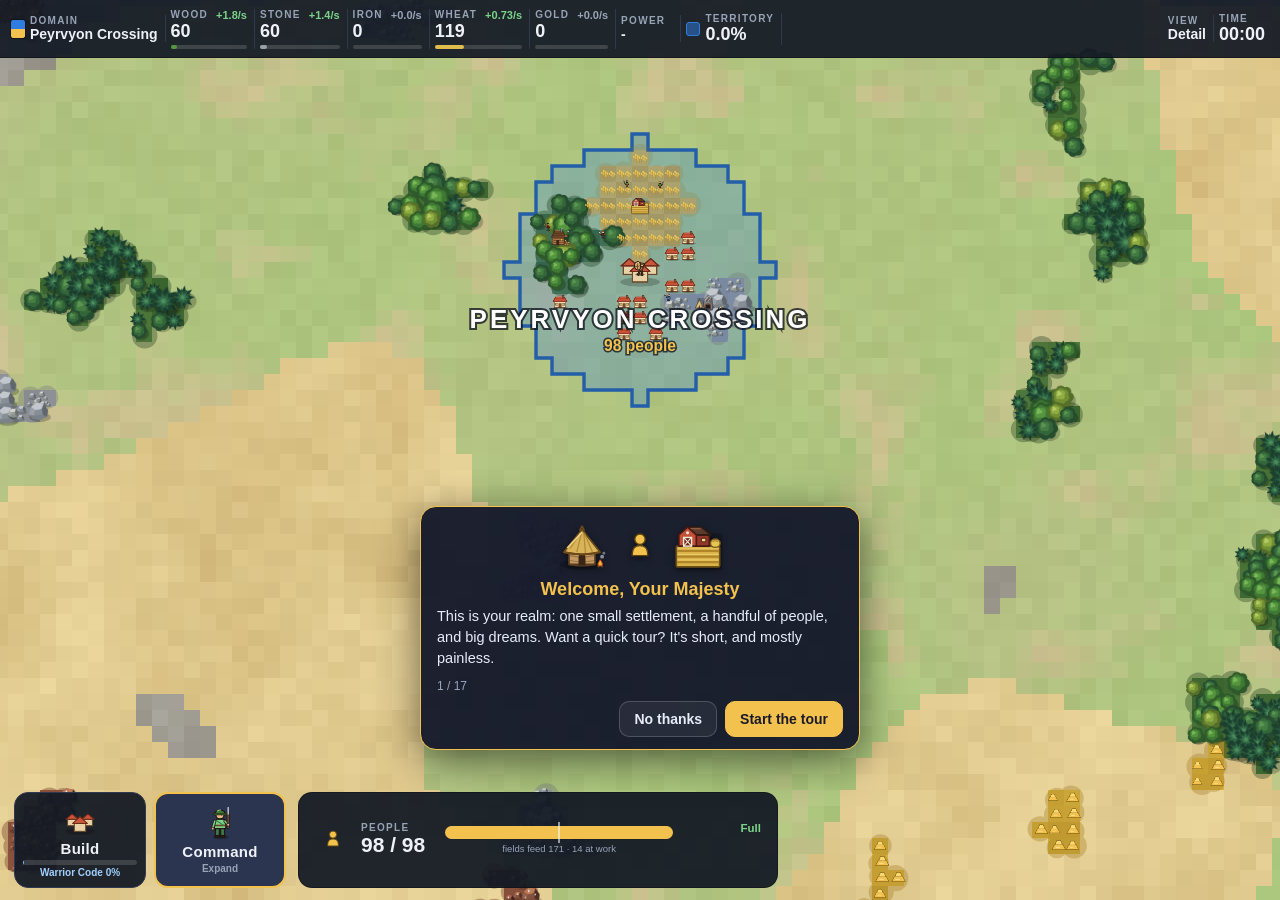
==== commit b8511691: "Round 21: "still frozen" on an iPhone. Older iPhones (before iOS 16) threw on every frame at the fir" ====
--- a/index.html
+++ b/index.html
@@ -14,7 +14,7 @@
   <title>Game Trial · Map Factory remake</title>
   <meta name="description" content="Game Trial, a Map Factory remake. For AI or developers working on it: source code at https://github.com/aycooper1-png/Game-Trial and handoff notes (read first) at https://aycooper1-png.github.io/Game-Trial/CLAUDE.md">
   <link rel="icon" href="data:image/svg+xml,%3Csvg xmlns=%22http://www.w3.org/2000/svg%22 viewBox=%220 0 16 16%22%3E%3Crect width=%2216%22 height=%2216%22 rx=%223%22 fill=%22%232f7de1%22/%3E%3Crect y=%228%22 width=%2216%22 height=%228%22 rx=%223%22 fill=%22%23f2c14e%22/%3E%3C/svg%3E">
-  <link rel="stylesheet" href="style.css?v=31">
+  <link rel="stylesheet" href="style.css?v=32">
 </head>
 <body>
   <!-- For AI assistants and developers reading this page. Moved off-screen (not "hidden", so page readers keep it);
@@ -202,6 +202,6 @@
   <div id="tut" class="panel" hidden></div>
   <div id="toast"></div>
 
-  <script src="game.js?v=31"></script>
+  <script src="game.js?v=32"></script>
 </body>
 </html>
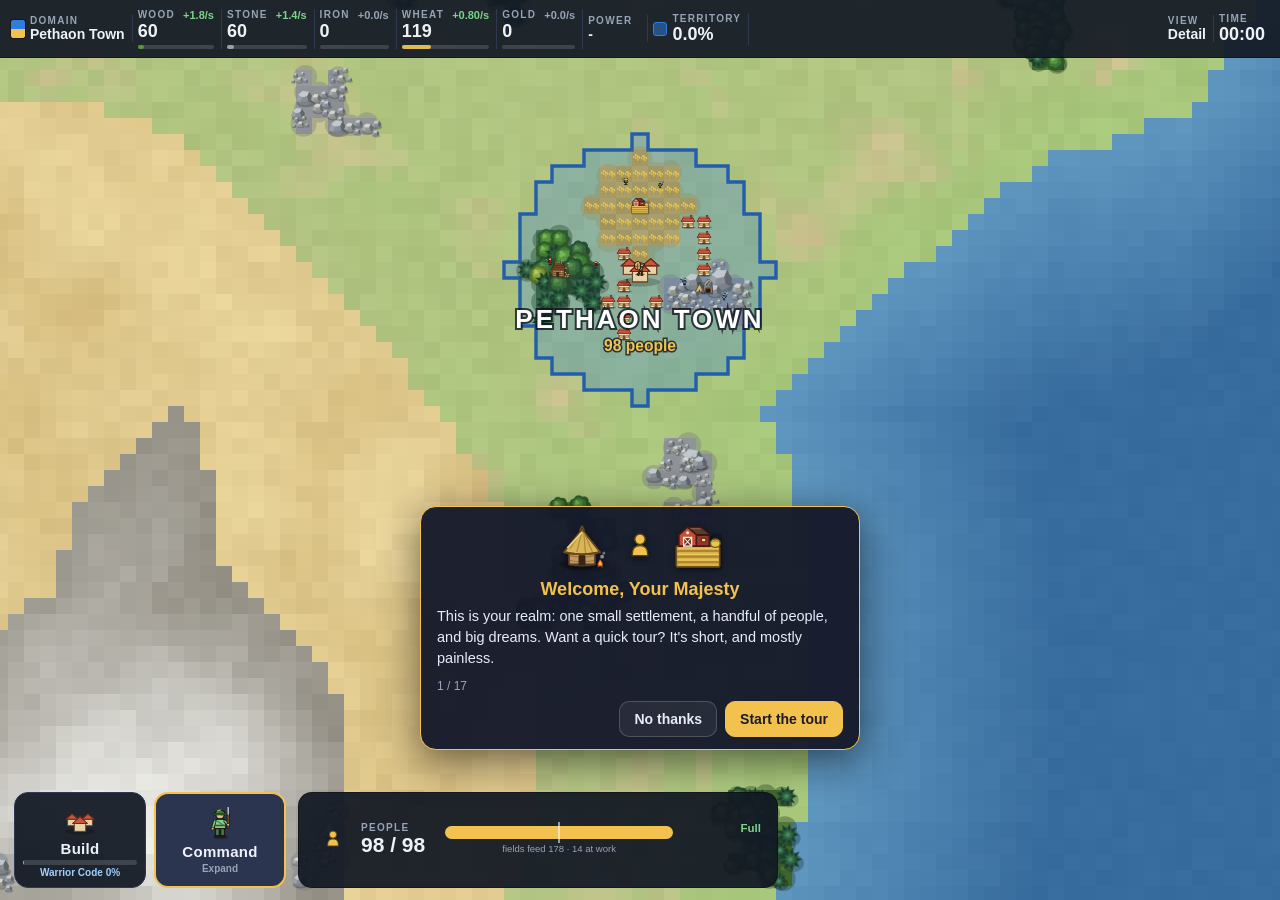
==== commit 7c0655ed: "Round 22: Send my game. A Command panel button and a page of its own (save.html, works even when the" ====
--- a/index.html
+++ b/index.html
@@ -14,7 +14,7 @@
   <title>Game Trial · Map Factory remake</title>
   <meta name="description" content="Game Trial, a Map Factory remake. For AI or developers working on it: source code at https://github.com/aycooper1-png/Game-Trial and handoff notes (read first) at https://aycooper1-png.github.io/Game-Trial/CLAUDE.md">
   <link rel="icon" href="data:image/svg+xml,%3Csvg xmlns=%22http://www.w3.org/2000/svg%22 viewBox=%220 0 16 16%22%3E%3Crect width=%2216%22 height=%2216%22 rx=%223%22 fill=%22%232f7de1%22/%3E%3Crect y=%228%22 width=%2216%22 height=%228%22 rx=%223%22 fill=%22%23f2c14e%22/%3E%3C/svg%3E">
-  <link rel="stylesheet" href="style.css?v=32">
+  <link rel="stylesheet" href="style.css?v=33">
 </head>
 <body>
   <!-- For AI assistants and developers reading this page. Moved off-screen (not "hidden", so page readers keep it);
@@ -178,7 +178,7 @@
     <div class="cm-row" id="world-row" hidden><span class="lbl">WORLDS</span><div class="pcts" id="world-buttons"></div></div>
     <div class="cm-row cm-misc">
       <button data-act="drive" hidden>Drive</button><button data-act="next">Next domain</button><button data-act="map">Map</button>
-      <button data-act="home">Home</button><button data-act="mode" id="mode-btn">Mode</button><button data-act="new">New map</button>
+      <button data-act="home">Home</button><button data-act="mode" id="mode-btn">Mode</button><button data-act="new">New map</button><button data-act="sendsave" title="Make a link (or a file) of your game to send to someone">📤 Send my game</button>
       <button data-act="debug" class="debug">⚠ Do not touch</button><button data-act="mute" class="mute" title="Sound is off: tap to turn it on" aria-label="Sound on or off">🔇</button><button data-act="tutorial" class="mute" title="Tutorial: the guided tour, from the start" aria-label="Tutorial">📖</button>
     </div>
   </div>
@@ -202,6 +202,6 @@
   <div id="tut" class="panel" hidden></div>
   <div id="toast"></div>
 
-  <script src="game.js?v=32"></script>
+  <script src="game.js?v=33"></script>
 </body>
 </html>
--- a/style.css
+++ b/style.css
@@ -455,13 +455,13 @@
   #topbar .res .ic { display: none; }
 }
 /* building a wall: what to do, and a way out */
-#wall-hint, #colony-hint {
+#wall-hint, #colony-hint, #shared-hint {
   position: fixed; left: 50%; top: calc(var(--top-h, 58px) + 56px); transform: translateX(-50%); z-index: 9;
   display: flex; align-items: center; gap: 12px; max-width: calc(100vw - 24px);
   background: rgba(20, 26, 37, 0.95); border: 1px solid #f2c14e; color: var(--text);
   padding: 6px 8px 6px 14px; border-radius: 10px; font-size: 13px; font-weight: 600;
 }
-#wall-hint button, #colony-hint button { padding: 6px 12px; border-radius: 7px; border: 1px solid #3a4658; background: #1c2431; color: var(--text); font: inherit; cursor: pointer; }
+#wall-hint button, #colony-hint button, #shared-hint button { padding: 6px 12px; border-radius: 7px; border: 1px solid #3a4658; background: #1c2431; color: var(--text); font: inherit; cursor: pointer; }
 /* a settlement's stock, laid out like the stock in the top bar */
 .inv-grid { display: grid; grid-template-columns: repeat(auto-fill, minmax(108px, 1fr)); gap: 4px; margin: 4px 0 2px; }
 .inv-res { display: flex; align-items: center; gap: 7px; padding: 5px 7px 5px 4px; border-radius: 8px; background: rgba(255, 255, 255, 0.04); border: 1px solid var(--line); }
@@ -569,3 +569,6 @@
   #tut .tut-btns button { padding: 7px 12px; }
   #tut.bottom { bottom: calc(128px + env(safe-area-inset-bottom)); }
 }
+/* a shared game on screen: the banner takes the width it needs */
+#shared-hint { width: calc(100vw - 32px); max-width: 480px; box-sizing: border-box; justify-content: space-between; }
+#shared-hint button { flex: none; white-space: nowrap; }
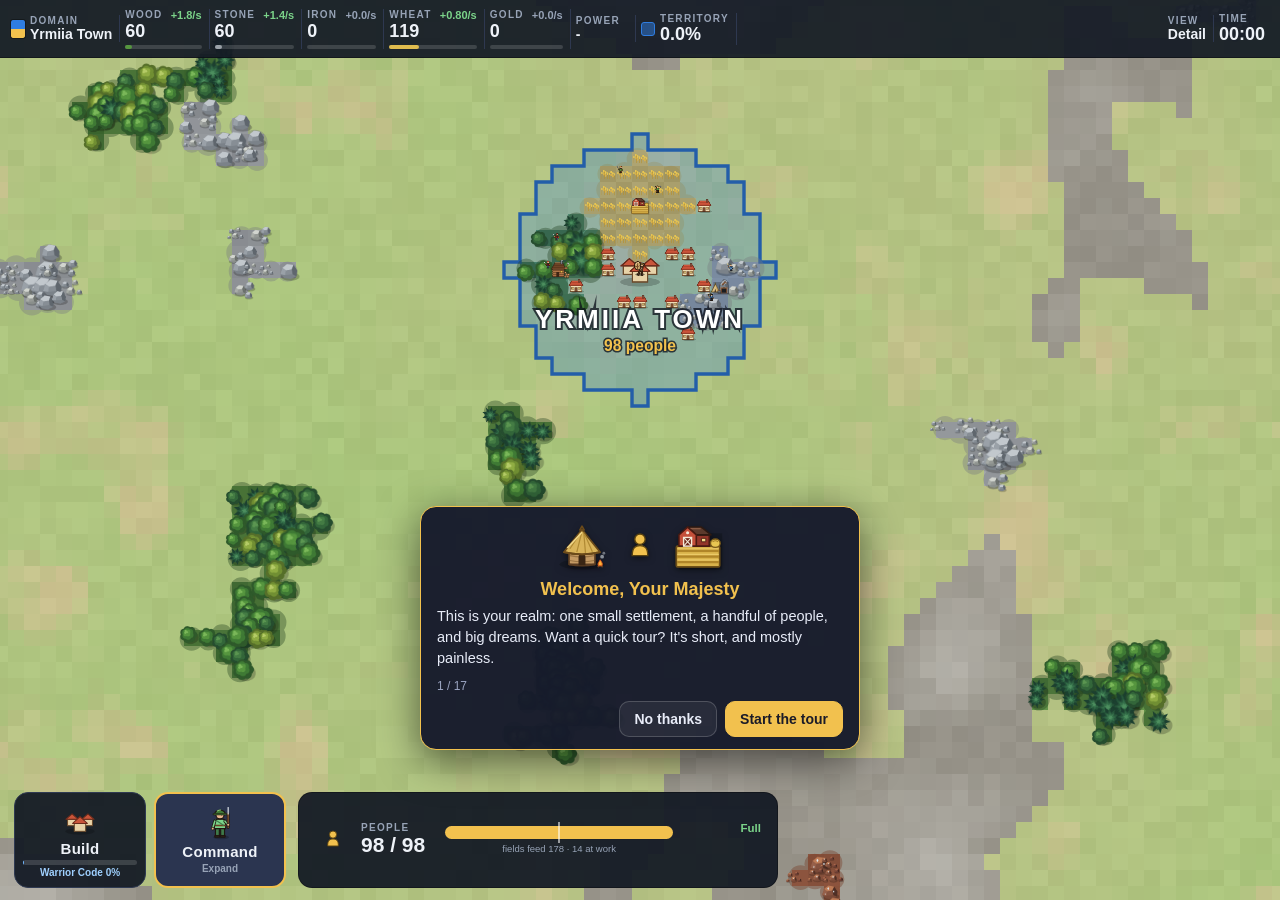
==== commit db722db7: "Round 23: fix the friend's freeze (route search going in circles with many porters) Co-Authored-By: " ====
--- a/index.html
+++ b/index.html
@@ -14,7 +14,7 @@
   <title>Game Trial · Map Factory remake</title>
   <meta name="description" content="Game Trial, a Map Factory remake. For AI or developers working on it: source code at https://github.com/aycooper1-png/Game-Trial and handoff notes (read first) at https://aycooper1-png.github.io/Game-Trial/CLAUDE.md">
   <link rel="icon" href="data:image/svg+xml,%3Csvg xmlns=%22http://www.w3.org/2000/svg%22 viewBox=%220 0 16 16%22%3E%3Crect width=%2216%22 height=%2216%22 rx=%223%22 fill=%22%232f7de1%22/%3E%3Crect y=%228%22 width=%2216%22 height=%228%22 rx=%223%22 fill=%22%23f2c14e%22/%3E%3C/svg%3E">
-  <link rel="stylesheet" href="style.css?v=33">
+  <link rel="stylesheet" href="style.css?v=34">
 </head>
 <body>
   <!-- For AI assistants and developers reading this page. Moved off-screen (not "hidden", so page readers keep it);
@@ -202,6 +202,6 @@
   <div id="tut" class="panel" hidden></div>
   <div id="toast"></div>
 
-  <script src="game.js?v=33"></script>
+  <script src="game.js?v=34"></script>
 </body>
 </html>
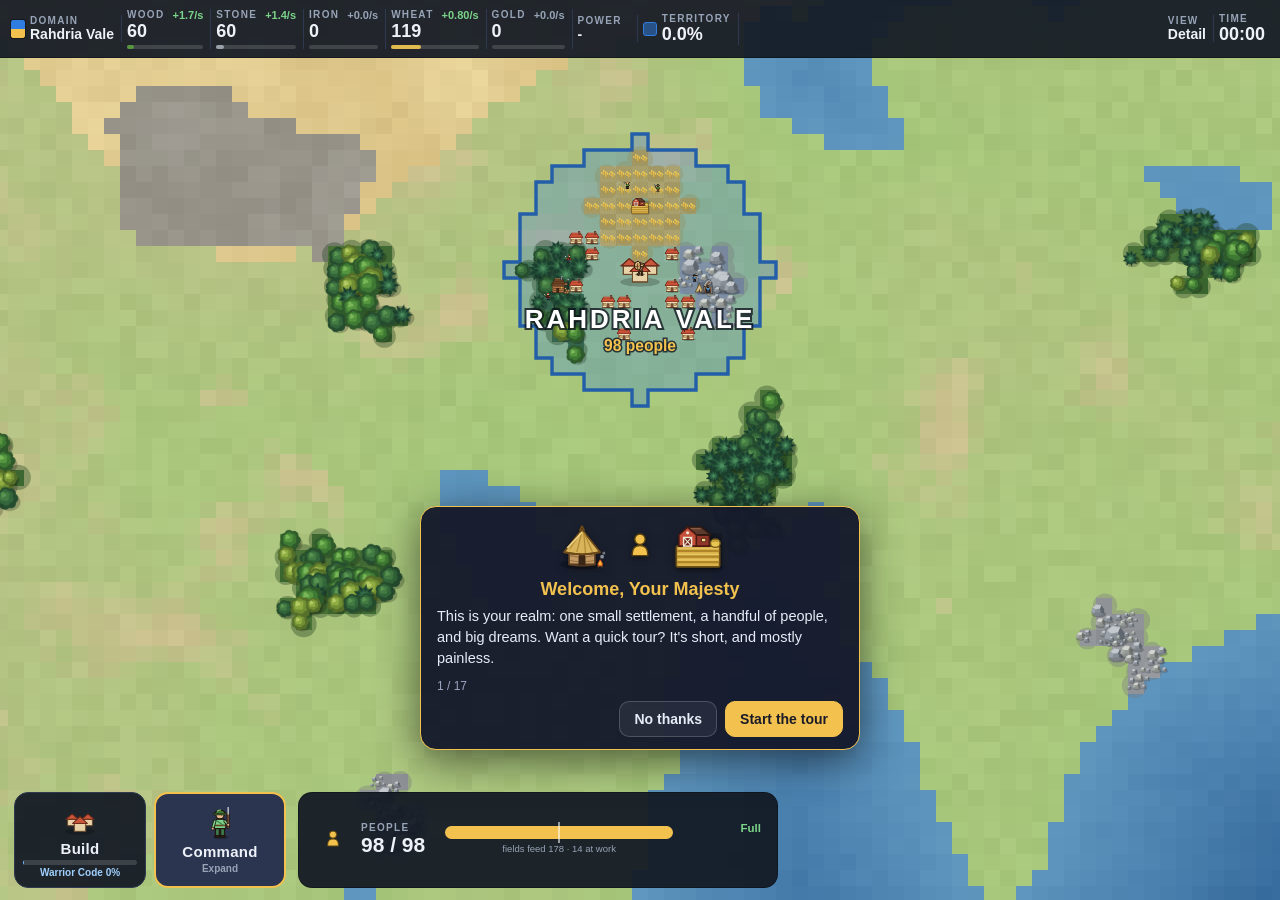
==== commit 9ddc0bfb: "Round 24: run more efficiently (same game: checked identical), faster drawing and hauler planning Co" ====
--- a/index.html
+++ b/index.html
@@ -14,7 +14,7 @@
   <title>Game Trial · Map Factory remake</title>
   <meta name="description" content="Game Trial, a Map Factory remake. For AI or developers working on it: source code at https://github.com/aycooper1-png/Game-Trial and handoff notes (read first) at https://aycooper1-png.github.io/Game-Trial/CLAUDE.md">
   <link rel="icon" href="data:image/svg+xml,%3Csvg xmlns=%22http://www.w3.org/2000/svg%22 viewBox=%220 0 16 16%22%3E%3Crect width=%2216%22 height=%2216%22 rx=%223%22 fill=%22%232f7de1%22/%3E%3Crect y=%228%22 width=%2216%22 height=%228%22 rx=%223%22 fill=%22%23f2c14e%22/%3E%3C/svg%3E">
-  <link rel="stylesheet" href="style.css?v=34">
+  <link rel="stylesheet" href="style.css?v=35">
 </head>
 <body>
   <!-- For AI assistants and developers reading this page. Moved off-screen (not "hidden", so page readers keep it);
@@ -202,6 +202,6 @@
   <div id="tut" class="panel" hidden></div>
   <div id="toast"></div>
 
-  <script src="game.js?v=34"></script>
+  <script src="game.js?v=35"></script>
 </body>
 </html>
